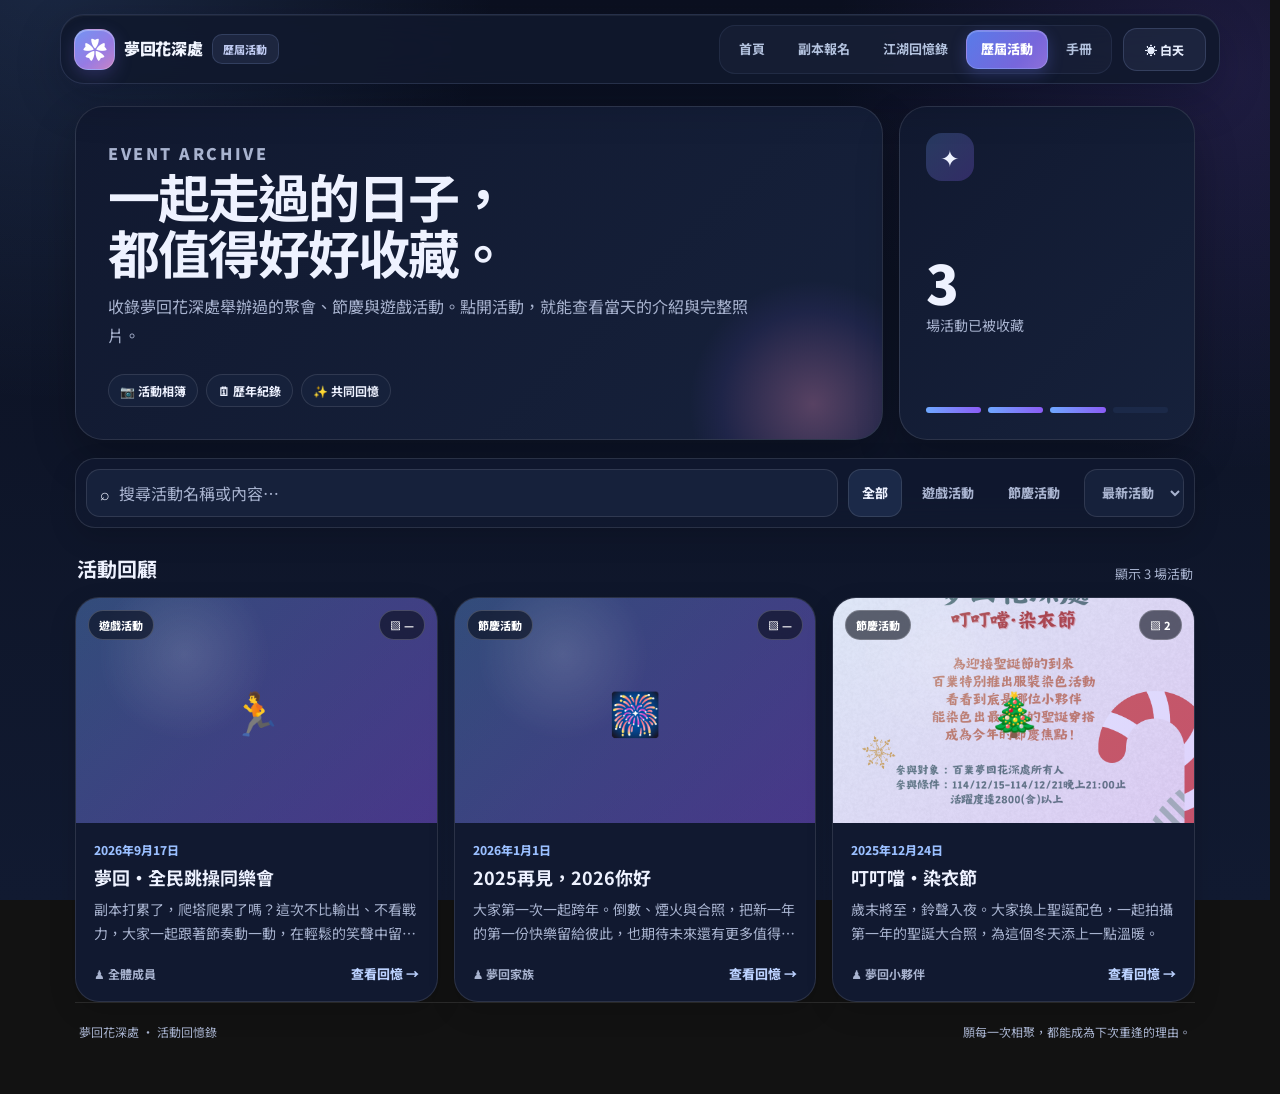
==== activities.html @ 7aa12afa "Update activities.html" ====
<!doctype html>
<html lang="zh-Hant" data-theme="dark">
<head>
  <meta charset="UTF-8">
  <meta name="viewport" content="width=device-width,initial-scale=1,viewport-fit=cover">
  <meta name="theme-color" content="#0b1020">
  <title>夢回花深處｜歷屆活動</title>
  <link rel="preconnect" href="https://fonts.googleapis.com">
  <link rel="preconnect" href="https://fonts.gstatic.com" crossorigin>
  <link href="https://fonts.googleapis.com/css2?family=Noto+Sans+TC:wght@400;500;600;700;800;900&display=swap" rel="stylesheet">
  <style>
    *{box-sizing:border-box}
    body{margin:0;min-height:100vh;padding:106px 20px 54px}
    button,a{touch-action:manipulation}
    button{color:inherit}
    .container{width:min(1120px,100%);margin:auto}
    .intro{display:grid;grid-template-columns:minmax(0,1.5fr) minmax(260px,.55fr);gap:16px;margin-bottom:18px}
    .hero,.memory-count{position:relative;overflow:hidden;border:1px solid var(--line);border-radius:var(--site-radius-xl);background:linear-gradient(135deg,var(--surface),var(--surface-2));box-shadow:var(--shadow)}
    .hero{min-height:245px;padding:32px}.hero:after{content:"";position:absolute;right:-56px;bottom:-90px;width:250px;height:250px;border-radius:50%;background:radial-gradient(circle,rgba(240,143,193,.3),rgba(139,92,246,.08) 52%,transparent 70%);pointer-events:none}
    .eyebrow{margin:0 0 10px;color:var(--accent);font-size:12px;font-weight:900;letter-spacing:.16em}.hero h1{max-width:650px;margin:0 0 12px;font-size:clamp(30px,5vw,52px);line-height:1.08;letter-spacing:-.04em}.hero p{max-width:650px;margin:0;color:var(--muted);font-size:16px;line-height:1.8}.hero-tags{display:flex;flex-wrap:wrap;gap:8px;margin-top:24px}.hero-tag{padding:7px 11px;border:1px solid var(--line);border-radius:999px;background:var(--surface-2);font-size:12px;font-weight:700}
    .memory-count{display:flex;flex-direction:column;justify-content:space-between;padding:26px}.count-icon{display:grid;place-items:center;width:48px;height:48px;border-radius:16px;background:linear-gradient(135deg,color-mix(in srgb,var(--accent) 23%,transparent),color-mix(in srgb,var(--accent-2) 26%,transparent));font-size:23px}.count-number{margin-top:24px;font-size:54px;font-weight:900;line-height:1}.count-label{margin-top:6px;color:var(--muted);font-size:14px}.year-strip{display:flex;gap:7px;margin-top:22px}.year-strip span{height:6px;flex:1;border-radius:99px;background:var(--surface-3)}.year-strip span.on{background:linear-gradient(90deg,var(--accent),var(--accent-2))}
    .toolbar{position:sticky;z-index:20;top:98px;display:grid;grid-template-columns:minmax(220px,1fr) auto auto;gap:10px;margin-bottom:18px;padding:10px;border:1px solid var(--line);border-radius:var(--site-radius-lg);background:color-mix(in srgb,var(--surface) 86%,transparent);backdrop-filter:blur(18px);box-shadow:var(--shadow-soft)}
    .search{display:flex;align-items:center;gap:9px;min-width:0;padding:0 13px;border:1px solid var(--line);border-radius:var(--site-radius-md);background:var(--surface-2)}.search input{width:100%;min-width:0;padding:11px 0;border:0;outline:0;color:var(--text);background:transparent}.search input::placeholder{color:var(--muted)}
    .filters{display:flex;gap:6px;overflow:auto;scrollbar-width:none}.filters::-webkit-scrollbar{display:none}.filter-btn,.sort-select{padding:10px 13px;border:1px solid transparent;border-radius:13px;background:transparent;color:var(--muted);font-size:13px;font-weight:800;cursor:pointer;white-space:nowrap}.filter-btn:hover{background:var(--surface-2)}.filter-btn.active{color:var(--text);border-color:var(--line);background:var(--surface-3)}.sort-select{border-color:var(--line);background:var(--surface-2);outline:none}.sort-select option{background:var(--surface);color:var(--text)}
    .section-head{display:flex;align-items:end;justify-content:space-between;gap:12px;margin:26px 2px 14px}.section-head h2{margin:0;font-size:20px}.result-count{color:var(--muted);font-size:13px}
    .event-grid{display:grid;grid-template-columns:repeat(3,minmax(0,1fr));gap:16px}
    .event-card{display:flex;flex-direction:column;min-width:0;overflow:hidden;border:1px solid var(--line);border-radius:24px;background:var(--surface);box-shadow:var(--shadow-soft);transition:transform .25s ease,border-color .25s ease,box-shadow .25s ease;cursor:pointer}.event-card:hover{transform:translateY(-4px);border-color:color-mix(in srgb,var(--accent) 45%,var(--line));box-shadow:var(--shadow)}
    .cover{position:relative;aspect-ratio:16/10;overflow:hidden;background:linear-gradient(135deg,rgba(110,168,255,.18),rgba(139,92,246,.24))}.cover img{width:100%;height:100%;object-fit:cover;display:block;transition:transform .5s ease}.event-card:hover .cover img{transform:scale(1.035)}.cover-fallback{position:absolute;inset:0;display:grid;place-items:center;background:radial-gradient(circle at 30% 25%,rgba(255,255,255,.13),transparent 28%),linear-gradient(135deg,rgba(110,168,255,.22),rgba(139,92,246,.28));font-size:42px}.cover img:not([src]),.cover img[src=""]{display:none}
    .cover-top{position:absolute;z-index:2;inset:12px 12px auto;display:flex;justify-content:space-between;gap:8px}.badge{padding:6px 10px;border:1px solid rgba(255,255,255,.2);border-radius:999px;color:#fff;background:rgba(9,14,26,.62);backdrop-filter:blur(10px);font-size:11px;font-weight:800}.photo-count{display:flex;align-items:center;gap:5px}
    .card-body{display:flex;flex:1;flex-direction:column;padding:18px}.event-date{color:#9abfff;font-size:12px;font-weight:800}.event-card h3{margin:7px 0 8px;font-size:18px;line-height:1.4}.event-card p{display:-webkit-box;overflow:hidden;margin:0;color:var(--muted);font-size:14px;line-height:1.7;-webkit-line-clamp:2;-webkit-box-orient:vertical}.card-bottom{display:flex;justify-content:space-between;align-items:center;gap:12px;margin-top:auto;padding-top:18px}.attendees{color:var(--muted);font-size:12px;font-weight:700}.view-link{color:#bcd2ff;font-size:13px;font-weight:800}
    .empty{display:none;padding:55px 20px;text-align:center;border:1px dashed var(--line);border-radius:24px;background:var(--surface-2)}.empty.show{display:block}.empty strong{display:block;margin-bottom:7px;font-size:18px}.empty span{color:var(--muted);font-size:14px}
    .modal{position:fixed;z-index:30000;inset:0;display:none;align-items:center;justify-content:center;padding:22px;background:rgba(2,6,14,.78);backdrop-filter:blur(12px)}.modal.show{display:flex}.modal-panel{position:relative;width:min(980px,100%);max-height:min(90vh,900px);overflow:auto;border:1px solid var(--line);border-radius:28px;background:var(--surface);box-shadow:0 30px 90px rgba(0,0,0,.5)}.modal-close{position:sticky;z-index:4;top:14px;float:right;margin:14px 14px -58px 0;width:44px;height:44px;border:1px solid rgba(255,255,255,.18);border-radius:50%;background:rgba(9,14,26,.72);color:#fff;font-size:22px;cursor:pointer;backdrop-filter:blur(10px)}
    .modal-hero{position:relative;min-height:330px;overflow:hidden;background:linear-gradient(135deg,rgba(110,168,255,.20),rgba(139,92,246,.28))}.modal-hero img{width:100%;height:330px;object-fit:cover;display:block}.modal-hero .cover-fallback{font-size:72px}.modal-gradient{position:absolute;inset:auto 0 0;height:70%;background:linear-gradient(transparent,rgba(9,14,26,.88))}.modal-title{position:absolute;z-index:2;right:28px;bottom:28px;left:28px;color:#fff}.modal-title small{font-size:13px;font-weight:800;color:#c7d8ff}.modal-title h2{margin:7px 0 0;font-size:clamp(25px,4vw,40px);line-height:1.2}
    .modal-content{padding:28px}.modal-description{margin:0 0 25px;color:var(--muted);line-height:1.85}.modal-meta{display:flex;flex-wrap:wrap;gap:8px;margin-bottom:25px}.meta-pill{padding:8px 11px;border-radius:11px;background:var(--surface-2);color:var(--muted);font-size:13px;font-weight:700}.gallery-head{display:flex;justify-content:space-between;align-items:center;margin-bottom:12px}.gallery-head h3{margin:0;font-size:17px}.gallery-tip{color:var(--muted);font-size:12px}.photo-grid{display:grid;grid-template-columns:repeat(3,1fr);gap:9px}.photo-item{position:relative;aspect-ratio:4/3;overflow:hidden;padding:0;border:0;border-radius:14px;background:var(--surface-2);cursor:zoom-in}.photo-item img{width:100%;height:100%;object-fit:cover;display:block;transition:transform .25s}.photo-item:hover img{transform:scale(1.04)}.photo-placeholder{position:absolute;inset:0;display:grid;place-items:center;color:var(--muted);font-size:12px;background:linear-gradient(135deg,var(--surface-2),color-mix(in srgb,var(--accent-2) 14%,transparent))}

    /* Activity feature images and video works; isolated to activity detail view */
    .detail-section{margin:28px 0 32px}.detail-head{display:flex;justify-content:space-between;align-items:end;gap:10px;margin-bottom:14px}.detail-head h3{margin:3px 0 0;font-size:20px}.detail-eyebrow{font-size:10px;font-weight:900;letter-spacing:.14em;color:var(--accent)}.detail-sub{font-size:12px;color:var(--muted);text-align:right}
    .detail-grid{display:grid;grid-template-columns:repeat(2,minmax(0,1fr));gap:13px}.detail-card{min-width:0;overflow:hidden;border:1px solid var(--line);border-radius:19px;background:var(--surface-2);box-shadow:var(--shadow-soft)}.detail-card.wide{grid-column:1/-1}
    .detail-card-head{display:flex;gap:10px;align-items:center;padding:13px 15px;border-bottom:1px solid var(--line)}.detail-card-ico{flex:0 0 35px;display:grid;place-items:center;width:35px;height:35px;border-radius:11px;background:color-mix(in srgb,var(--accent) 12%,var(--surface));color:var(--accent);font-size:19px}.detail-card-head h4{margin:0;flex:1;min-width:0;font-size:15px;overflow-wrap:anywhere}.detail-kind{font-size:10px;color:var(--muted);font-weight:800}
    .detail-photo{position:relative;display:block;width:100%;padding:0;border:0;background:var(--surface-3);cursor:zoom-in}.detail-photo img{display:block;width:100%;height:auto;max-height:680px;object-fit:contain;margin:auto}.detail-photo:focus-visible{outline:3px solid var(--accent);outline-offset:-3px}.detail-zoom{position:absolute;bottom:12px;right:12px;padding:7px 10px;border-radius:99px;background:rgba(7,13,25,.75);color:white;font-weight:800;font-size:11px}
    .detail-note{margin:0;padding:12px 15px;color:var(--muted);font-size:13px;line-height:1.75}.detail-video{aspect-ratio:16/9;background:#090d18}.detail-video iframe{display:block;width:100%;height:100%;border:0}.detail-video-link{display:block;padding:12px 15px;color:var(--accent);font-size:12px;font-weight:800;text-align:right;text-decoration:none}.detail-video-link:hover{text-decoration:underline}.detail-invalid{padding:24px 16px;color:var(--muted);font-size:13px}.photo-grid .gallery-empty{grid-column:1/-1}
    /* Section 03: video cards appear alongside folder-scanned photos. */
    .gallery-video-tile{position:relative;display:flex;flex-direction:column;justify-content:center;align-items:center;width:100%;aspect-ratio:4/3;overflow:hidden;padding:0;border:1px solid var(--line);border-radius:14px;background:linear-gradient(135deg,#182340,#0a1020);cursor:pointer;color:#fff;text-align:center}
    .gallery-video-tile img{position:absolute;inset:0;width:100%;height:100%;object-fit:cover;opacity:.76;transition:transform .25s,opacity .25s}
    .gallery-video-tile:hover img{transform:scale(1.045);opacity:.9}.gallery-video-tile:focus-visible{outline:3px solid var(--accent);outline-offset:3px}
    .gallery-video-tile::after{content:"";position:absolute;inset:0;background:linear-gradient(180deg,rgba(0,0,0,.05) 25%,rgba(0,0,0,.74) 100%);pointer-events:none}
    .gallery-video-play{position:relative;z-index:1;display:grid;place-items:center;width:49px;height:49px;border-radius:50%;border:1px solid rgba(255,255,255,.5);background:rgba(12,21,37,.72);backdrop-filter:blur(9px);font-size:23px;box-shadow:0 9px 24px rgba(0,0,0,.3)}
    .gallery-video-title{position:absolute;z-index:1;bottom:11px;left:10px;right:10px;font-size:12px;line-height:1.45;font-weight:800;white-space:nowrap;text-overflow:ellipsis;overflow:hidden;text-shadow:0 1px 8px rgba(0,0,0,.8)}
    .gallery-video-badge{position:absolute;z-index:1;top:9px;left:9px;padding:4px 7px;border-radius:8px;font-size:9px;font-weight:900;letter-spacing:.04em;background:rgba(6,12,25,.74);backdrop-filter:blur(8px)}
    .gallery-video-viewer{position:fixed;z-index:60000;inset:0;display:none;align-items:center;justify-content:center;padding:20px;background:rgba(2,6,16,.88);backdrop-filter:blur(13px)}
    .gallery-video-viewer.show{display:flex}.gallery-video-panel{width:min(960px,100%);max-height:calc(100dvh - 40px);overflow:auto;border:1px solid var(--line);border-radius:22px;background:var(--surface);box-shadow:0 25px 85px rgba(0,0,0,.5)}
    .gallery-video-panel-head{display:flex;justify-content:space-between;align-items:center;gap:12px;padding:13px 16px}.gallery-video-panel-head h3{margin:0;font-size:15px;line-height:1.4;overflow-wrap:anywhere}.gallery-video-close{display:grid;place-items:center;flex:0 0 36px;width:36px;height:36px;border:1px solid var(--line);border-radius:12px;background:var(--surface-2);color:var(--text);font-size:24px;cursor:pointer}
    .gallery-video-player{aspect-ratio:16/9;background:#000}.gallery-video-player iframe,.gallery-video-player video{display:block;width:100%;height:100%;border:0;object-fit:contain}.gallery-video-footer{padding:0 16px 14px}.gallery-video-footer p{margin:12px 0 0;font-size:12px;color:var(--muted);line-height:1.65}.gallery-video-footer a{display:inline-block;margin-top:12px;color:var(--accent);font-size:12px;font-weight:800;text-decoration:none}
    @media(max-width:768px){.gallery-video-viewer{padding:10px}.gallery-video-panel{border-radius:16px;max-height:calc(100dvh - 20px)}.gallery-video-panel-head{padding:10px 12px}.gallery-video-panel-head h3{font-size:13px}.gallery-video-play{width:40px;height:40px;font-size:20px}.gallery-video-title{font-size:11px;bottom:8px}}
    @media(max-width:768px){.detail-section{margin:23px 0 27px}.detail-head h3{font-size:17px}.detail-sub{font-size:11px}.detail-grid{grid-template-columns:1fr;gap:11px}.detail-card.wide{grid-column:auto}.detail-card-head{padding:11px 12px}.detail-card-head h4{font-size:13px}.detail-note{font-size:12px;padding:10px 12px}.detail-photo img{max-height:75dvh}}
    .lightbox{position:fixed;z-index:40000;inset:0;display:none;align-items:center;justify-content:center;background:rgba(0,0,0,.94)}.lightbox.show{display:flex}.lightbox img{max-width:92vw;max-height:88vh;object-fit:contain}.lightbox button{position:absolute;border:0;color:#fff;background:rgba(255,255,255,.12);cursor:pointer}.lightbox-close{top:20px;right:20px;width:46px;height:46px;border-radius:50%;font-size:24px}.lightbox-prev,.lightbox-next{top:50%;width:48px;height:58px;border-radius:15px;transform:translateY(-50%);font-size:30px}.lightbox-prev{left:18px}.lightbox-next{right:18px}.lightbox-caption{position:absolute;bottom:18px;left:50%;transform:translateX(-50%);padding:7px 12px;border-radius:999px;color:#fff;background:rgba(255,255,255,.12);font-size:12px}
    footer{display:flex;justify-content:space-between;gap:20px;margin-top:34px;padding:20px 4px 0;border-top:1px solid var(--line);color:var(--muted);font-size:12px}
    @media(max-width:900px){.event-grid{grid-template-columns:repeat(2,minmax(0,1fr))}.toolbar{grid-template-columns:1fr auto}.filters{grid-column:1/-1;grid-row:2}.intro{grid-template-columns:1fr}.memory-count{display:grid;grid-template-columns:auto 1fr;gap:0 16px}.memory-count .count-number{margin-top:0}.memory-count .year-strip{grid-column:1/-1}}
    @media(max-width:768px){body{padding-right:12px;padding-bottom:36px;padding-left:12px}.toolbar{top:126px}.hero{min-height:0;padding:25px 21px}.hero h1{font-size:34px}.hero p{font-size:14px}.event-grid{grid-template-columns:1fr}.cover{aspect-ratio:16/9}.modal{padding:0}.modal-panel{width:100%;height:100%;max-height:none;border:0;border-radius:0}.modal-hero,.modal-hero img{height:300px;min-height:300px}.modal-title{right:20px;bottom:22px;left:20px}.modal-content{padding:22px 16px 34px}.photo-grid{grid-template-columns:repeat(2,1fr)}footer{flex-direction:column;gap:6px}}
    @media(max-width:430px){.toolbar{grid-template-columns:1fr}.sort-select{width:100%}.filters{grid-row:auto}.photo-grid{grid-template-columns:1fr 1fr}}
  </style>
  <!--
    Activities standalone fallback shell.
    The external site-shell.css still remains authoritative when available.
    This embedded copy prevents the page from losing its design when the
    shared stylesheet is missing or the HTML is opened by itself.
  -->
  <style id="activities-shell-fallback">
    :root{
      --bg:#0b1020;--bg-2:#111a31;--bg2:var(--bg-2);
      --surface:#111930;--surface-2:#16213b;--surface-3:#1b2948;
      --line:rgba(255,255,255,.11);--line-strong:rgba(255,255,255,.18);
      --text:#eef2ff;--muted:#a8b3cf;--soft:#7888aa;
      --accent:#6ea8ff;--accent-2:#8b5cf6;--accent2:var(--accent-2);
      --warm:#f59e0b;--pink:#d96ba7;--danger:#ff6b81;
      --shadow:0 18px 44px rgba(0,0,0,.24);--shadow-soft:0 10px 28px rgba(0,0,0,.14);
      --site-nav-max:1100px;--site-content-max:1320px;
      --site-radius-xl:28px;--site-radius-lg:20px;--site-radius-md:14px;
    }
    html[data-theme="light"]{
      --bg:#eef3fb;--bg-2:#f8faff;--bg2:var(--bg-2);
      --surface:#fff;--surface-2:#f7f9fd;--surface-3:#eef3fb;
      --line:rgba(67,89,130,.16);--line-strong:rgba(67,89,130,.24);
      --text:#17233c;--muted:#64748b;--soft:#8794a8;
      --accent:#4f8ef7;--accent-2:#7c3aed;--accent2:var(--accent-2);
      --warm:#c47a13;--pink:#b64f88;--danger:#dc3958;
      --shadow:0 18px 42px rgba(65,86,125,.13);--shadow-soft:0 9px 24px rgba(65,86,125,.09);
    }
    html{color-scheme:dark;scroll-behavior:smooth;scrollbar-width:thin;scrollbar-color:var(--accent) var(--surface-2)}
    html[data-theme="light"]{color-scheme:light}
    body{
      color:var(--text);font-family:"Noto Sans TC",system-ui,-apple-system,"Segoe UI",sans-serif;
      background:radial-gradient(circle at 4% -5%,color-mix(in srgb,var(--accent) 16%,transparent),transparent 29%),radial-gradient(circle at 97% 8%,color-mix(in srgb,var(--accent-2) 15%,transparent),transparent 27%),linear-gradient(180deg,var(--bg),var(--bg-2));
      background-attachment:fixed;overflow-x:clip;transition:background .22s ease,color .22s ease;
    }
    ::-webkit-scrollbar{width:10px;height:10px}
    ::-webkit-scrollbar-track{background:var(--surface-2)}
    ::-webkit-scrollbar-thumb{background:color-mix(in srgb,var(--accent) 70%,var(--surface-3));border:2px solid var(--surface-2);border-radius:999px}
    button,input,select,textarea{font:inherit}
    a,button{-webkit-tap-highlight-color:transparent}
    .topbar{
      position:fixed;top:20px;left:50%;transform:translateX(-50%);width:calc(100% - 40px);max-width:var(--site-nav-max);min-height:64px;height:auto;z-index:10000;
      display:flex;align-items:center;padding:0 12px;border-radius:999px;background:color-mix(in srgb,var(--surface) 72%,transparent);border:1px solid var(--line);box-shadow:0 10px 30px rgba(0,0,0,.26);backdrop-filter:blur(20px);transition:.25s ease;
    }
    .topbar.scrolled{top:10px;background:color-mix(in srgb,var(--surface) 91%,transparent);box-shadow:var(--shadow)}
    .topbar-content{width:100%;display:flex;justify-content:space-between;align-items:center;gap:10px}
    .brand-group{display:flex;gap:8px;align-items:center;min-width:max-content}
    .brand-badge{padding:6px 14px;border-radius:999px;background:var(--surface-2);border:1px solid var(--line);color:var(--text);font-size:12px;font-weight:800;line-height:1.35;white-space:nowrap}
    .brand-badge.sub{color:var(--muted)}
    .nav-wrap{display:flex;align-items:center;gap:8px;min-width:0}
    .nav{display:flex;gap:6px;align-items:center;min-width:0}
    .nav a{padding:8px 15px;border:1px solid transparent;border-radius:999px;background:transparent;color:var(--muted);font-size:13px;font-weight:700;line-height:1.35;text-decoration:none;white-space:nowrap}
    .nav a:hover{color:var(--text);background:var(--surface-2)}
    .nav a.active,.nav a[aria-current="page"]{color:var(--text);background:var(--surface-3);border-color:var(--line);box-shadow:none;font-weight:800}
    .theme-toggle{flex:0 0 auto;min-height:38px;padding:0 12px;border:1px solid var(--line);border-radius:999px;background:var(--surface-2);color:var(--text);font-size:12px;font-weight:900;white-space:nowrap;cursor:pointer}
    html[data-theme="light"] .topbar{background:rgba(255,255,255,.84);box-shadow:0 14px 36px rgba(65,86,125,.14)}
    #siteAnnouncement{max-width:var(--site-content-max);margin:0 auto 16px;padding:0 18px;box-sizing:border-box}
    .announcementBar{position:relative;display:flex;align-items:flex-start;gap:14px;padding:15px 96px 15px 16px;border:1px solid color-mix(in srgb,var(--accent-2) 30%,var(--line));border-radius:20px;background:linear-gradient(135deg,color-mix(in srgb,var(--accent) 9%,var(--surface)),color-mix(in srgb,var(--accent-2) 11%,var(--surface)));box-shadow:var(--shadow-soft)}
    .announcementIcon{width:40px;height:40px;flex:0 0 auto;display:grid;place-items:center;border-radius:13px;background:linear-gradient(135deg,var(--accent),var(--accent-2));color:#fff}
    .announcementContent{flex:1;min-width:0}.announcementTitle{margin:1px 0 6px;font-size:15px;font-weight:900}.announcementPill{display:inline-flex;padding:4px 9px;margin-bottom:7px;border:1px solid var(--line);border-radius:999px;background:var(--surface-2);font-size:11px;font-weight:900}.announcementText{font-size:13px;font-weight:700;line-height:1.7}.announcementTime{margin-top:7px;color:var(--muted);font-size:11px}.announcementControls{position:absolute;top:13px;right:13px;display:flex;gap:6px}.announcementArrow{width:30px;height:30px;border:1px solid var(--line);border-radius:999px;background:var(--surface-2);color:var(--text)}.announcementDots{position:absolute;right:18px;bottom:13px;display:flex;gap:6px}.announcementDot{width:7px;height:7px;padding:0;border:0;border-radius:999px;background:color-mix(in srgb,var(--muted) 36%,transparent)}.announcementDot.active{width:18px;background:var(--accent)}
    @media(max-width:768px){
      body{padding-top:150px !important}
      .topbar{top:10px;min-height:0;padding:10px 14px;width:calc(100% - 20px);border-radius:24px}
      .topbar-content{flex-direction:column;gap:8px}.brand-group{justify-content:center}.nav-wrap{width:100%;gap:6px}.nav{flex:1;width:100%;justify-content:flex-start;overflow-x:auto;padding:4px 0;scrollbar-width:none}.nav::-webkit-scrollbar{display:none}.nav a{padding:6px 11px;font-size:11px}.theme-toggle{min-height:34px;padding:0 10px;font-size:11px}
      #siteAnnouncement{padding:0 10px;margin-bottom:12px}.announcementBar{padding:13px 13px 42px;gap:10px;border-radius:17px}.announcementIcon{width:34px;height:34px}.announcementControls{top:auto;right:12px;bottom:10px}.announcementDots{left:58px;right:auto;bottom:20px}
    }
  </style>
  <link rel="stylesheet" href="site-shell.css">
<style id="wwm-shared-navigation-v1">

/* Shared visual tokens: same values as the PVE registration navbar. */
:root {--ui-panel:#111930;--ui-panel-2:#151f38;--ui-panel-3:#1b2743;
 --ui-line:rgba(255,255,255,.12);--ui-line-strong:rgba(255,255,255,.18);
 --ui-text:#eef2ff;--ui-muted:#a8b3cf;--ui-accent:#6ea8ff;--ui-accent-soft:rgba(110,168,255,.13);}
html[data-theme="light"] {--ui-panel:#ffffff;--ui-panel-2:#f7f9fd;--ui-panel-3:#eef3fb;
 --ui-line:rgba(67,89,130,.16);--ui-line-strong:rgba(67,89,130,.23);
 --ui-text:#17233c;--ui-muted:#64748b;--ui-accent:#4f8ef7;--ui-accent-soft:rgba(79,142,247,.12);}
#floatingNav.topbar{position:fixed !important;left:50% !important;transform:translateX(-50%) !important;top:14px;z-index:10050;box-sizing:border-box;}
#floatingNav, #pveMnavPanel {font-family:"Noto Sans TC",system-ui,-apple-system,"Segoe UI",sans-serif;}
#floatingNav button, #pveMnavPanel button {cursor:pointer;font-family:inherit;}
#floatingNav a, #pveMnavPanel a {text-decoration:none;}
#pveMnavPanel[hidden],#pveMnavScrim[hidden]{display:none !important;}
@media(min-width:769px){#floatingNav .pve-mnav-bar,#pveMnavPanel,#pveMnavScrim{display:none!important;}}


/* Scope the desktop improvement to screens larger than the existing mobile hamburger breakpoint. */
@media (min-width:769px){
  html body #floatingNav.topbar,
  html body #floatingNav.topbar.scrolled{
    top:14px !important;
    left:50% !important;
    transform:translateX(-50%) !important;
    width:calc(100% - 44px) !important;
    max-width:1160px !important;
    min-height:70px !important;
    height:70px !important;
    padding:7px 13px !important;
    border-radius:24px !important;
    overflow:visible !important;
    background:rgba(17,25,45,.91) !important;
    border:1px solid rgba(167,190,245,.15) !important;
    box-shadow:0 15px 45px rgba(5,10,25,.23),inset 0 1px 0 rgba(255,255,255,.06) !important;
    backdrop-filter:blur(22px) saturate(145%) !important;
    -webkit-backdrop-filter:blur(22px) saturate(145%) !important;
    transition:background .22s ease,box-shadow .22s ease,top .22s ease !important;
  }
  html body #floatingNav.topbar.scrolled{
    top:8px !important;
    background:rgba(14,21,39,.96) !important;
    box-shadow:0 16px 42px rgba(5,10,25,.27) !important;
  }
  html body #floatingNav .topbar-content{
    width:100% !important;height:100% !important;min-width:0 !important;
    display:flex !important;flex-direction:row !important;
    align-items:center !important;justify-content:space-between !important;gap:14px !important;
  }
  html body #floatingNav .brand-group{
    display:flex !important;align-items:center !important;gap:9px !important;
    min-width:0 !important;flex:0 0 auto !important;
  }
  html body #floatingNav .brand-group::before{
    content:'✿';display:grid;place-items:center;
    flex:0 0 39px;width:39px;height:39px;
    background:linear-gradient(140deg,#7394f2,#967be4 59%,#c783c6);
    border:1px solid rgba(255,255,255,.22);border-radius:14px;
    color:#fff;font-size:24px;line-height:1;
    box-shadow:0 6px 17px rgba(120,112,227,.25),inset 0 1px 0 rgba(255,255,255,.27);
  }
  html body #floatingNav .brand-badge{
    display:inline-flex !important;align-items:center !important;
    padding:0 !important;min-height:0 !important;
    border:0 !important;border-radius:0 !important;
    background:transparent !important;box-shadow:none !important;
    color:#f1f5ff !important;font-size:16px !important;
    font-weight:900 !important;letter-spacing:-.018em !important;
    white-space:nowrap !important;
  }
  html body #floatingNav .brand-badge.sub{
    padding:6px 10px !important;min-height:30px !important;
    background:rgba(138,157,218,.11) !important;
    color:#bfcaf1 !important;
    border:1px solid rgba(151,174,234,.18) !important;
    border-radius:10px !important;
    font-size:11px !important;font-weight:800 !important;
    letter-spacing:.025em !important;
  }
  html body #floatingNav .brand-badge.sub::before{display:none !important;}
  html body #floatingNav .nav-wrap{
    display:flex !important;align-items:center !important;
    gap:11px !important;min-width:0 !important;flex:0 0 auto !important;
    margin-left:auto !important;
  }
  html body #floatingNav .nav{
    display:flex !important;align-items:center !important;justify-content:center !important;
    flex-wrap:nowrap !important;gap:3px !important;min-width:0 !important;
    padding:4px !important;
    border:1px solid rgba(144,166,213,.10) !important;
    background:rgba(126,146,194,.055) !important;
    border-radius:16px !important;
    overflow:visible !important;
  }
  html body #floatingNav .nav a,
  html body #floatingNav .nav a.home-btn,
  html body #floatingNav .nav a.active:not(.home-btn){
    position:relative;display:inline-flex !important;align-items:center !important;justify-content:center !important;
    flex:0 0 auto !important;min-height:39px !important;
    padding:9px 14px !important;border-radius:12px !important;
    background:transparent !important;border:1px solid transparent !important;
    box-shadow:none !important;color:#b3c2de !important;
    text-shadow:none !important;font-size:13px !important;font-weight:700 !important;
    line-height:1.2 !important;letter-spacing:0 !important;white-space:nowrap !important;
    transition:color .18s ease,background .18s ease,box-shadow .18s ease,transform .18s ease !important;
  }
  html body #floatingNav .nav a:hover,
  html body #floatingNav .nav a.home-btn:hover{
    color:#eff5ff !important;background:rgba(131,155,214,.15) !important;
    box-shadow:none !important;transform:none !important;
  }
  html body #floatingNav .nav a.active[aria-current="page"],
  html body #floatingNav .nav a.active[aria-current="page"]:hover{
    background:linear-gradient(130deg,#587be9 0%,#7766db 70%,#8d6fda 100%) !important;
    border-color:rgba(199,207,255,.27) !important;
    color:#fff !important;font-weight:850 !important;
    box-shadow:0 5px 15px rgba(94,105,222,.31),inset 0 1px 0 rgba(255,255,255,.19) !important;
  }
  html body #floatingNav .theme-toggle{
    flex:0 0 auto !important;display:inline-flex !important;align-items:center !important;justify-content:center !important;
    gap:5px !important;min-width:83px !important;min-height:43px !important;
    border-radius:14px !important;border:1px solid rgba(153,174,225,.20) !important;
    padding:8px 12px !important;
    color:#e6edfc !important;background:rgba(131,151,202,.10) !important;
    box-shadow:none !important;font-size:12px !important;font-weight:800 !important;
  }
  html body #floatingNav .theme-toggle:hover{
    background:rgba(140,159,220,.20) !important;border-color:rgba(149,171,231,.40) !important;
    transform:none !important;
  }
  html body #floatingNav .nav a:focus-visible,
  html body #floatingNav .theme-toggle:focus-visible{
    outline:2px solid #90b4ff !important;outline-offset:3px !important;
  }

  /* Light mode explicitly overrides old transparent-active / white-text rules. */
  html[data-theme="light"] body #floatingNav.topbar,
  html[data-theme="light"] body #floatingNav.topbar.scrolled{
    background:rgba(255,255,255,.94) !important;
    border-color:rgba(84,109,155,.13) !important;
    box-shadow:0 16px 42px rgba(57,76,125,.13),inset 0 1px 0 rgba(255,255,255,.93) !important;
  }
  html[data-theme="light"] body #floatingNav .brand-badge{color:#25314e !important;}
  html[data-theme="light"] body #floatingNav .brand-badge.sub{
    background:#f0f3fc !important;color:#617295 !important;
    border-color:#e0e7f3 !important;
  }
  html[data-theme="light"] body #floatingNav .nav{
    background:#f4f6fc !important;border-color:#ebeff7 !important;
  }
  html[data-theme="light"] body #floatingNav .nav a,
  html[data-theme="light"] body #floatingNav .nav a.home-btn,
  html[data-theme="light"] body #floatingNav .nav a.active:not(.home-btn){color:#697994 !important;}
  html[data-theme="light"] body #floatingNav .nav a:hover,
  html[data-theme="light"] body #floatingNav .nav a.home-btn:hover{
    color:#344d91 !important;background:#e7ebfb !important;
  }
  html[data-theme="light"] body #floatingNav .nav a.active[aria-current="page"],
  html[data-theme="light"] body #floatingNav .nav a.active[aria-current="page"]:hover{
    color:#fff !important;background:linear-gradient(130deg,#5579e7,#7967d9 75%,#8d70df) !important;
    border-color:rgba(108,110,206,.20) !important;
    box-shadow:0 6px 17px rgba(92,103,213,.23),inset 0 1px 0 rgba(255,255,255,.20) !important;
  }
  html[data-theme="light"] body #floatingNav .theme-toggle{
    color:#34435f !important;background:#f5f7fd !important;
    border-color:#e2e8f3 !important;
  }
  html[data-theme="light"] body #floatingNav .theme-toggle:hover{
    background:#ebf0fb !important;border-color:#c8d6f0 !important;
  }
}
/* Keep all five navigation links, brand and theme switch on one line at intermediate desktop widths. */
@media(min-width:769px) and (max-width:1020px){
  html body #floatingNav.topbar,
  html body #floatingNav.topbar.scrolled{width:calc(100% - 24px) !important;padding:6px 10px !important;}
  html body #floatingNav .topbar-content{gap:7px !important;}
  html body #floatingNav .brand-group{gap:6px !important;}
  html body #floatingNav .brand-group::before{width:34px;height:34px;flex-basis:34px;font-size:20px;border-radius:12px;}
  html body #floatingNav .brand-badge{font-size:13px !important;}
  html body #floatingNav .brand-badge.sub{font-size:10px !important;padding:5px 7px !important;}
  html body #floatingNav .nav-wrap{gap:6px !important;}
  html body #floatingNav .nav{gap:1px !important;padding:3px !important;}
  html body #floatingNav .nav a,
  html body #floatingNav .nav a.home-btn,
  html body #floatingNav .nav a.active:not(.home-btn){font-size:11px !important;padding:8px 9px !important;min-height:37px !important;}
  html body #floatingNav .theme-toggle{min-width:69px !important;padding:7px 8px !important;font-size:11px !important;}
}


/* The shared desktop navbar is kept untouched. This new compact variant is mobile-only. */
.pve-mnav-bar,.pve-mnav-scrim,.pve-mnav-panel{display:none;}
@media(max-width:768px){
  html body[data-site-page]{padding-top:92px !important;}
  html body #floatingNav.topbar, html body #floatingNav.topbar.scrolled{
    top:calc(9px + env(safe-area-inset-top)) !important;left:50% !important;
    width:calc(100% - 22px) !important;max-width:520px !important;
    height:64px !important;min-height:64px !important;padding:5px 8px 5px 8px !important;
    border-radius:22px !important;overflow:visible !important;
    background:color-mix(in srgb,var(--ui-panel) 91%,transparent) !important;
    border:1px solid var(--ui-line-strong) !important;
    box-shadow:0 12px 38px rgba(7,13,29,.20),inset 0 1px 0 rgba(255,255,255,.08) !important;
    backdrop-filter:blur(22px) saturate(145%) !important;
    -webkit-backdrop-filter:blur(22px) saturate(145%) !important;
    z-index:10050 !important;
  }
  html body #floatingNav .topbar-content{display:flex !important;flex-direction:row !important;align-items:center !important;justify-content:stretch !important;height:100% !important;gap:0 !important;}
  html body #floatingNav .topbar-content > .brand-group,
  html body #floatingNav .topbar-content > .nav-wrap{display:none !important;}
  html body #floatingNav .pve-mnav-bar{display:flex;align-items:center;justify-content:space-between;gap:10px;width:100%;height:100%;min-width:0;}
  .pve-mnav-brand{display:flex;align-items:center;gap:10px;min-width:0;flex:1;text-align:left;border:0;background:transparent !important;color:var(--ui-text);padding:1px 2px 1px 3px;box-shadow:none !important;}
  .pve-mnav-brand:focus-visible,.pve-mnav-icon-btn:focus-visible,.pve-mnav-close:focus-visible,
  .pve-mnav-link:focus-visible{outline:2px solid var(--ui-accent) !important;outline-offset:3px;}
  .pve-mnav-flower{flex:0 0 41px;display:grid;place-items:center;width:41px;height:41px;border-radius:15px;
    color:#fff;font-size:26px;font-weight:500;line-height:1;background:linear-gradient(135deg,#7c9fff 0%,#9774e4 53%,#d085c2 100%);
    border:1px solid rgba(255,255,255,.23);box-shadow:0 4px 13px rgba(126,106,224,.23),inset 0 1px 0 rgba(255,255,255,.22);}
  .pve-mnav-brand-text{display:flex;flex-direction:column;justify-content:center;min-width:0;gap:3px;}
  .pve-mnav-brand-text strong{display:block;color:var(--ui-text);font-size:15px;font-weight:900;white-space:nowrap;letter-spacing:.015em;line-height:1.2;}
  .pve-mnav-brand-text small{display:block;color:var(--ui-muted);font-size:10px;font-weight:650;white-space:nowrap;letter-spacing:.07em;line-height:1.15;}
  .pve-mnav-brand-dot{color:var(--ui-accent);padding:0 2px;}
  .pve-mnav-actions{display:flex;align-items:center;gap:5px;flex:0 0 auto;}
  .pve-mnav-icon-btn{display:grid;place-items:center;width:42px;height:42px;flex:0 0 42px;padding:0;border:1px solid var(--ui-line) !important;
    border-radius:14px !important;background:var(--ui-panel-2) !important;color:var(--ui-text) !important;
    box-shadow:inset 0 1px 0 rgba(255,255,255,.035) !important;transition:background .2s ease,transform .2s ease,border-color .2s ease;}
  .pve-mnav-icon-btn:active{transform:scale(.95);}
  .pve-mnav-theme svg{width:19px;height:19px;fill:none;stroke:currentColor;stroke-width:1.8;stroke-linecap:round;stroke-linejoin:round;}
  .pve-mnav-sun{display:none;}
  html[data-theme="light"] .pve-mnav-sun{display:block;}
  html[data-theme="light"] .pve-mnav-moon{display:none;}
  .pve-mnav-burger{border-color:rgba(126,144,254,.36) !important;
    background:linear-gradient(135deg,#667de6,#8368d5) !important;color:white !important;}
  .pve-mnav-burger-lines{display:flex;flex-direction:column;justify-content:center;align-items:center;gap:5px;width:22px;height:22px;}
  .pve-mnav-burger-lines i{width:20px;height:2px;border-radius:99px;background:currentColor;display:block;transform-origin:center;transition:transform .25s ease,opacity .2s ease,width .25s ease;}
  .pve-mnav-burger-lines i:nth-child(2){width:14px;align-self:flex-end;}
  .pve-mnav-burger[aria-expanded="true"] .pve-mnav-burger-lines i:first-child{transform:translateY(7px) rotate(45deg);}
  .pve-mnav-burger[aria-expanded="true"] .pve-mnav-burger-lines i:nth-child(2){opacity:0;transform:scaleX(0);}
  .pve-mnav-burger[aria-expanded="true"] .pve-mnav-burger-lines i:last-child{transform:translateY(-7px) rotate(-45deg);}
  .pve-mnav-scrim{display:block;position:fixed;inset:0;z-index:10015;background:rgba(3,8,20,.52);backdrop-filter:blur(4px);-webkit-backdrop-filter:blur(4px);opacity:0;visibility:hidden;pointer-events:none;transition:opacity .2s,visibility .2s;}
  .pve-mnav-scrim.is-open{opacity:1;visibility:visible;pointer-events:auto;}
  .pve-mnav-panel{display:block;position:fixed;top:var(--pve-mnav-panel-top,82px);left:max(11px,calc((100vw - 520px)/2));right:max(11px,calc((100vw - 520px)/2));
    width:auto;max-height:calc(100dvh - var(--pve-mnav-panel-top,82px) - 18px);overflow:auto;overscroll-behavior:contain;
    z-index:10030;border-radius:25px;padding:18px 16px 13px;color:var(--ui-text);
    background:var(--ui-panel);border:1px solid var(--ui-line-strong);
    box-shadow:0 26px 65px rgba(0,0,0,.32),inset 0 1px 0 rgba(255,255,255,.04);
    opacity:0;transform:translateY(-11px) scale(.985);visibility:hidden;pointer-events:none;
    transition:opacity .23s ease,transform .23s ease,visibility .23s;}
  .pve-mnav-panel.is-open{opacity:1;transform:translateY(0) scale(1);visibility:visible;pointer-events:auto;}
  .pve-mnav-panel-heading{display:flex;justify-content:space-between;align-items:flex-start;gap:12px;padding:0 1px 12px;}
  .pve-mnav-panel-heading h2{margin:3px 0 2px;color:var(--ui-text);font-size:22px;font-weight:900;letter-spacing:-.03em;line-height:1.3;}
  .pve-mnav-panel-heading p{margin:0;font-size:11px;color:var(--ui-muted);line-height:1.5;}
  .pve-mnav-eyebrow{display:block;color:var(--ui-accent);font-size:9px;letter-spacing:.14em;font-weight:900;}
  .pve-mnav-close{display:grid;place-items:center;width:32px;height:32px;flex:0 0 32px;border-radius:11px;border:1px solid var(--ui-line);background:var(--ui-panel-2);color:var(--ui-muted);font-size:24px;font-weight:400;line-height:1;padding:0;}
  .pve-mnav-links{display:grid;gap:7px;padding-top:8px;border-top:1px solid var(--ui-line);}
  .pve-mnav-link{display:flex;align-items:center;gap:12px;min-height:60px;padding:10px 12px;border-radius:16px;
    text-decoration:none;border:1px solid transparent;background:var(--ui-panel-2);color:var(--ui-text);transition:transform .18s,background .18s;}
  .pve-mnav-link:active{transform:scale(.985);}
  .pve-mnav-link.is-current{background:var(--ui-accent-soft);border-color:color-mix(in srgb,var(--ui-accent) 30%,transparent);}
  .pve-mnav-link-icon{display:grid;place-items:center;width:38px;height:38px;flex:0 0 38px;border-radius:12px;
    background:var(--ui-panel-3);color:var(--ui-accent);font-size:21px;font-weight:700;}
  .pve-mnav-link.is-current .pve-mnav-link-icon{background:color-mix(in srgb,var(--ui-accent) 18%,var(--ui-panel));}
  .pve-mnav-link-copy{display:flex;flex-direction:column;flex:1;gap:2px;min-width:0;}
  .pve-mnav-link-copy strong{font-size:13px;font-weight:850;color:var(--ui-text);line-height:1.3;}
  .pve-mnav-link-copy small{font-size:10px;color:var(--ui-muted);line-height:1.3;}
  .pve-mnav-link-arrow{font-size:16px;color:var(--ui-muted);}
  .pve-mnav-current-pill{display:inline-flex;padding:5px 9px;background:var(--ui-accent-soft);color:var(--ui-accent);
    border:1px solid var(--ui-line-strong);border-radius:999px;font-size:10px;font-weight:850;}
  .pve-mnav-footer{display:flex;align-items:center;gap:7px;padding:14px 3px 2px;font-size:10px;color:var(--ui-muted);}
  .pve-mnav-footer-flower{font-size:15px;color:#c58acb;}
  .pve-mnav-version{margin-left:auto;opacity:.7;font-size:9px;}
  body.pve-mnav-open{overflow:hidden !important;}
  .pve-petal-layer{position:fixed;inset:0;z-index:120000;pointer-events:none;overflow:hidden;}
  .pve-secret-petal{position:absolute;left:var(--petal-left);top:-35px;color:var(--petal-color);font-size:var(--petal-size);opacity:0;
    text-shadow:0 4px 12px rgba(126,85,158,.2);animation:pve-secret-fall var(--petal-duration) ease-in forwards;}
  @keyframes pve-secret-fall{0%{opacity:0;transform:translate3d(0,-10px,0) rotate(0)}15%{opacity:.92}85%{opacity:.85}100%{opacity:0;transform:translate3d(var(--petal-drift),100dvh,0) rotate(var(--petal-rotate))}}
}
@media(max-width:365px){
  .pve-mnav-brand{gap:7px;}
  .pve-mnav-flower{width:37px;height:37px;flex-basis:37px;font-size:24px;}
  .pve-mnav-brand-text strong{font-size:13px;}
  .pve-mnav-icon-btn{width:39px;height:39px;flex-basis:39px;}
  .pve-mnav-actions{gap:4px;}
}
@media(prefers-reduced-motion:reduce){
  .pve-mnav-panel,.pve-mnav-scrim,.pve-mnav-burger-lines i,.pve-secret-petal{transition:none !important;animation:none !important;}
}


/* One coherent mobile typography scale, leaving content structure intact. */
@media(max-width:768px){
  html body[data-site-page] {font-family:"Noto Sans TC",system-ui,-apple-system,"Segoe UI",sans-serif;}
  html body #floatingNav .pve-mnav-brand-text strong{font-size:15px !important;}
  html body #floatingNav .pve-mnav-brand-text small{font-size:10px !important;}
  html body .announcementTitle{font-size:13px;}
  html body .announcementText{font-size:12px;}
  html body .announcementTime{font-size:10px;}
  html body #siteAnnouncement{padding-left:10px;padding-right:10px;}
}
@media(max-width:365px){html body #floatingNav .pve-mnav-brand-text strong{font-size:13px !important;}}

@media(max-width:768px){
  body[data-site-page="activities"]{padding-inline:10px !important;}
  body[data-site-page="activities"] .hero{padding:21px 17px;border-radius:23px;}
  body[data-site-page="activities"] .hero h1{font-size:clamp(28px,8vw,35px);}
  body[data-site-page="activities"] .hero p{font-size:12px;line-height:1.75;}
  body[data-site-page="activities"] .toolbar{border-radius:16px;gap:7px;}
  body[data-site-page="activities"] .search input{font-size:12px;}
  body[data-site-page="activities"] .filter-btn,body[data-site-page="activities"] .sort-select{font-size:11px;}
  body[data-site-page="activities"] .event-card h3{font-size:15px;}
  body[data-site-page="activities"] .event-card p{font-size:12px;}
  body[data-site-page="activities"] .card-body{padding:14px;}
  body[data-site-page="activities"] .modal-content{padding:18px 14px 28px;}
  /* Activities: use a bottom sheet instead of a full-screen dialog on phones. */
  body[data-site-page="activities"] #eventModal.modal{align-items:flex-end;padding:10px 10px max(10px,env(safe-area-inset-bottom));}
  body[data-site-page="activities"] #eventModal .modal-panel{position:relative;width:100%;height:auto;max-height:min(88dvh,820px);overflow:auto;border:1px solid var(--line);border-radius:25px 25px 15px 15px;}
  body[data-site-page="activities"] #eventModal .modal-panel::before{content:'';position:absolute;z-index:6;left:50%;top:8px;transform:translateX(-50%);width:44px;height:4px;border-radius:9px;background:rgba(255,255,255,.55);pointer-events:none;}
  body[data-site-page="activities"] #eventModal .modal-hero,body[data-site-page="activities"] #eventModal .modal-hero img{height:200px;min-height:200px;}
  body[data-site-page="activities"] #eventModal .modal-title{left:17px;right:17px;bottom:15px;}
  body[data-site-page="activities"] #eventModal .modal-title h2{font-size:22px;}
  body[data-site-page="activities"] #eventModal .modal-close{width:38px;height:38px;top:12px;right:12px;}

}


.wwm-toast-stack{position:fixed;right:14px;bottom:18px;z-index:120100;display:grid;gap:9px;pointer-events:none;max-width:calc(100vw - 28px);}
.wwm-toast{pointer-events:auto;display:flex;gap:10px;align-items:center;padding:12px 14px;min-width:200px;max-width:340px;
 background:var(--ui-panel);color:var(--ui-text);border:1px solid var(--ui-line-strong);border-radius:16px;
 box-shadow:0 18px 40px rgba(0,0,0,.24);font-size:12px;font-weight:750;line-height:1.55;
 animation:wwm-toast-in .2s ease;}
.wwm-toast[data-kind="success"]{border-left:3px solid #34d399;}
.wwm-toast[data-kind="error"]{border-left:3px solid #fb7185;}
.wwm-toast-icon{display:grid;place-items:center;width:28px;height:28px;border-radius:10px;background:var(--ui-panel-2);flex:0 0 28px;}
@keyframes wwm-toast-in{from{opacity:0;transform:translateY(9px)}to{opacity:1;transform:translateY(0)}}
@media(max-width:768px){.wwm-toast-stack{bottom:calc(20px + env(safe-area-inset-bottom));left:14px;right:14px;}.wwm-toast{max-width:none;min-width:0;width:100%;}}
@media(prefers-reduced-motion:reduce){.wwm-toast{animation:none;}}

</style>
<style id="wwma-shared-ui">
/* WhereWindMeet · Announcement UI v1.0 — same visual component across five pages. */
:root {
  --wwma-surface:#121c34;
  --wwma-border:rgba(157,178,227,.18);
  --wwma-text:#f2f5ff;
  --wwma-muted:#9aaaca;
  --wwma-chip-bg:rgba(139,92,246,.13);
  --wwma-chip-text:#d9cbff;
  --wwma-chip-border:rgba(170,143,255,.24);
  --wwma-button-bg:rgba(255,255,255,.055);
  --wwma-button-hover:rgba(255,255,255,.12);
  --wwma-shadow:0 16px 40px rgba(0,0,0,.19);
  --wwma-backdrop:rgba(4,8,22,.72);
}
html[data-theme="light"] {
  --wwma-surface:#ffffff;
  --wwma-border:rgba(70,91,136,.17);
  --wwma-text:#1e2943;
  --wwma-muted:#63728f;
  --wwma-chip-bg:#f1edff;
  --wwma-chip-text:#6945b8;
  --wwma-chip-border:#dcd2fc;
  --wwma-button-bg:rgba(66,91,146,.06);
  --wwma-button-hover:rgba(66,91,146,.13);
  --wwma-shadow:0 16px 36px rgba(55,77,122,.11);
  --wwma-backdrop:rgba(16,28,53,.48);
}
html body #siteAnnouncement {
  display:block;
  width:min(100vw,1320px) !important;
  max-width:1320px !important;
  padding:0 14px !important;
  margin:0 0 17px !important;
  left:50%;
  transform:translateX(-50%);
  box-sizing:border-box !important;
  position:relative;
  z-index:2;
  font-family:"Noto Sans TC",system-ui,-apple-system,"Segoe UI",sans-serif;
}
html body #siteAnnouncement[hidden] { display:none !important; }
@media(min-width:769px){
  html body[data-site-page="documentation"] #siteAnnouncement{margin-top:100px !important;}
}
html body #siteAnnouncement .wwma-card,
html body #siteAnnouncement .wwma-card * { box-sizing:border-box; }
html body #siteAnnouncement .wwma-card {
  position:relative;
  display:grid;
  grid-template-columns:52px minmax(0,1fr) 172px;
  gap:15px;
  align-items:center;
  width:100%;
  height:120px;
  min-height:120px;
  max-height:120px;
  padding:15px 21px 17px 17px;
  border:1px solid var(--wwma-border);
  border-radius:22px;
  overflow:hidden;
  background:
    radial-gradient(circle at 90% 0%,rgba(142,103,250,.13),transparent 35%),
    radial-gradient(circle at 0% 100%,rgba(87,158,255,.07),transparent 33%),
    var(--wwma-surface);
  color:var(--wwma-text);
  box-shadow:var(--wwma-shadow),inset 0 1px 0 rgba(255,255,255,.055);
  isolation:isolate;
}
html[data-theme="light"] body #siteAnnouncement .wwma-card {
  background:
    radial-gradient(circle at 96% 0%,rgba(143,110,232,.10),transparent 39%),
    radial-gradient(circle at 0% 100%,rgba(75,145,244,.06),transparent 37%),
    var(--wwma-surface);
}
html body #siteAnnouncement .wwma-card::before {
  content:"";
  position:absolute;
  left:0;
  top:14px;
  bottom:14px;
  width:4px;
  border-radius:0 6px 6px 0;
  background:linear-gradient(180deg,#64b5ff 0%,#8867f8 58%,#cf7bdc 100%);
}
html body #siteAnnouncement .wwma-emblem {
  display:grid;
  place-items:center;
  flex:0 0 auto;
  width:50px;
  height:50px;
  border-radius:17px;
  background:linear-gradient(145deg,#678df0,#9b60e4);
  border:1px solid rgba(255,255,255,.25);
  box-shadow:0 7px 18px rgba(110,104,245,.24),inset 0 1px 1px rgba(255,255,255,.30);
  color:#fff;
}
html body #siteAnnouncement .wwma-emblem svg {display:block;width:23px;height:23px;stroke:currentColor;stroke-width:1.8;fill:none;stroke-linecap:round;stroke-linejoin:round}
html body #siteAnnouncement .wwma-copy { min-width:0;align-self:center;overflow:hidden; }
html body #siteAnnouncement .wwma-overline { display:flex;align-items:center;gap:8px;min-width:0;margin-bottom:5px; }
html body #siteAnnouncement .wwma-live-dot {width:6px;height:6px;background:#74c8ff;border-radius:99px;box-shadow:0 0 0 3px rgba(100,181,255,.12);flex:0 0 auto;}
html body #siteAnnouncement .wwma-overline-label {color:var(--wwma-muted);font-size:10px;line-height:1.1;font-weight:800;letter-spacing:.09em;white-space:nowrap;}
html body #siteAnnouncement .wwma-tag {display:inline-flex;align-items:center;max-width:145px;padding:3px 8px;border-radius:99px;background:var(--wwma-chip-bg);border:1px solid var(--wwma-chip-border);font-size:10px;line-height:1.4;color:var(--wwma-chip-text);font-weight:800;white-space:nowrap;overflow:hidden;text-overflow:ellipsis;}
html body #siteAnnouncement .wwma-title {margin:0 0 5px;font-size:16px;line-height:1.28;font-weight:900;letter-spacing:-.01em;color:var(--wwma-text);white-space:nowrap;overflow:hidden;text-overflow:ellipsis;}
html body #siteAnnouncement .wwma-message {margin:0;font-size:12px;line-height:1.55;color:var(--wwma-muted);font-weight:550;display:-webkit-box;-webkit-line-clamp:2;-webkit-box-orient:vertical;overflow:hidden;overflow-wrap:anywhere;}
html body #siteAnnouncement .wwma-side {min-width:0;display:flex;align-items:flex-end;justify-content:center;flex-direction:column;gap:10px;border-left:1px solid var(--wwma-border);padding-left:14px;}
html body #siteAnnouncement .wwma-update {font-size:10px;line-height:1.4;white-space:nowrap;color:var(--wwma-muted);font-weight:650;text-align:right;max-width:100%;overflow:hidden;text-overflow:ellipsis;}
html body #siteAnnouncement .wwma-nav {display:flex;align-items:center;gap:5px;justify-content:flex-end;width:100%;}
html body #siteAnnouncement button.wwma-arrow, html body #siteAnnouncement button.wwma-read {
  display:grid;place-items:center;flex:0 0 auto;
  width:32px;height:32px;min-width:0;min-height:0;
  padding:0;margin:0;
  border:1px solid var(--wwma-border);border-radius:11px;
  background:var(--wwma-button-bg);color:var(--wwma-text);
  box-shadow:none;font-family:inherit;font-size:17px;font-weight:700;line-height:1;
  cursor:pointer;transition:background .2s,transform .2s;
}
html body #siteAnnouncement button.wwma-arrow:hover,html body #siteAnnouncement button.wwma-read:hover {background:var(--wwma-button-hover);transform:translateY(-1px)}
html body #siteAnnouncement button.wwma-read {width:auto;min-width:51px;padding:0 9px;font-size:11px;font-weight:850;color:var(--wwma-chip-text);background:var(--wwma-chip-bg);}
html body #siteAnnouncement .wwma-step {display:inline-block;min-width:36px;font-size:10px;color:var(--wwma-muted);font-weight:850;text-align:center;font-variant-numeric:tabular-nums;}
html body #siteAnnouncement .wwma-progress {position:absolute;left:0;bottom:0;right:0;height:2px;background:transparent;overflow:hidden;pointer-events:none;}
html body #siteAnnouncement .wwma-progress-fill {height:100%;width:100%;background:linear-gradient(90deg,#64b5ff,#a07af3,#c77ccd);transform-origin:left;animation:wwma-countdown var(--wwma-duration,6500ms) linear both;}
html body #siteAnnouncement .wwma-card.is-paused .wwma-progress-fill {animation-play-state:paused;}
@keyframes wwma-countdown {from{transform:scaleX(0)}to{transform:scaleX(1)}}

/* Full-text modal. Important announcements never become inaccessible due to fixed card height. */
.wwma-modal[hidden] {display:none !important;}
.wwma-modal {position:fixed;inset:0;z-index:160000;display:grid;place-items:center;padding:20px;}
.wwma-modal-mask{position:absolute;inset:0;background:var(--wwma-backdrop);backdrop-filter:blur(7px);-webkit-backdrop-filter:blur(7px);}
.wwma-modal-panel{position:relative;width:min(520px,100%);max-height:min(82vh,720px);overflow:auto;padding:26px;border-radius:23px;background:var(--wwma-surface);border:1px solid var(--wwma-border);box-shadow:0 28px 75px rgba(0,0,0,.35);color:var(--wwma-text);font-family:"Noto Sans TC",system-ui,sans-serif;}
.wwma-modal-eyebrow{font-size:11px;font-weight:900;color:var(--wwma-chip-text);letter-spacing:.06em;margin-bottom:12px;}
.wwma-modal-title{font-size:21px;line-height:1.35;font-weight:900;margin:0 34px 14px 0;overflow-wrap:anywhere;}
.wwma-modal-message{font-size:14px;line-height:1.85;font-weight:500;white-space:pre-wrap;overflow-wrap:anywhere;color:var(--wwma-text);margin:0;}
.wwma-modal-updated{font-size:11px;color:var(--wwma-muted);margin:20px 0 0;}
.wwma-modal-close{position:absolute;top:17px;right:17px;width:34px;height:34px;border:1px solid var(--wwma-border);border-radius:11px;background:var(--wwma-button-bg);color:var(--wwma-text);font-size:22px;line-height:1;cursor:pointer;display:grid;place-items:center;}
.wwma-modal-close:hover{background:var(--wwma-button-hover);}

@media(max-width:768px){
  html body #siteAnnouncement {max-width:1320px !important;margin:0 0 11px !important;padding:0 10px !important;}
  html body #siteAnnouncement .wwma-card {
    grid-template-columns:39px minmax(0,1fr);
    grid-template-rows:minmax(0,1fr) 32px;
    gap:8px 10px;
    height:151px;min-height:151px;max-height:151px;
    padding:13px 13px 10px;
    border-radius:18px;
  }
  html body #siteAnnouncement .wwma-card::before {top:13px;bottom:13px;width:3px;}
  html body #siteAnnouncement .wwma-emblem {width:38px;height:38px;border-radius:13px;align-self:start;}
  html body #siteAnnouncement .wwma-emblem svg {width:19px;height:19px;}
  html body #siteAnnouncement .wwma-copy {align-self:start;padding-top:1px;}
  html body #siteAnnouncement .wwma-overline {gap:7px;margin-bottom:5px;}
  html body #siteAnnouncement .wwma-overline-label {font-size:9px;}
  html body #siteAnnouncement .wwma-tag {font-size:9px;padding:2px 7px;max-width:115px;}
  html body #siteAnnouncement .wwma-title {font-size:14px !important;margin-bottom:5px;line-height:1.35;}
  html body #siteAnnouncement .wwma-message {font-size:11px !important;line-height:1.55;-webkit-line-clamp:2;}
  html body #siteAnnouncement .wwma-side {grid-column:1/-1;flex-direction:row;align-items:center;justify-content:space-between;border-left:0;border-top:1px solid var(--wwma-border);padding:6px 0 0;gap:8px;}
  html body #siteAnnouncement .wwma-update {text-align:left;font-size:9px !important;max-width:45%;}
  html body #siteAnnouncement .wwma-nav {width:auto;gap:4px;}
  html body #siteAnnouncement button.wwma-arrow,html body #siteAnnouncement button.wwma-read {height:28px;border-radius:9px;}
  html body #siteAnnouncement button.wwma-arrow {width:28px;font-size:15px;}
  html body #siteAnnouncement button.wwma-read {min-width:47px;padding:0 7px;font-size:10px;}
  html body #siteAnnouncement .wwma-step {font-size:9px;min-width:31px;}
  .wwma-modal-panel {padding:23px 20px;max-height:80dvh;border-radius:20px;}
  .wwma-modal-title {font-size:18px;}
  .wwma-modal-message {font-size:13px;}
}
@media(max-width:365px){
  html body #siteAnnouncement .wwma-update {max-width:38%;font-size:8px !important;}
  html body #siteAnnouncement .wwma-nav {gap:3px;}
  html body #siteAnnouncement button.wwma-read{min-width:42px;padding:0 6px;}
}
@media(prefers-reduced-motion:reduce){
  html body #siteAnnouncement .wwma-progress-fill {animation:none;transform:scaleX(1)}
  html body #siteAnnouncement button.wwma-arrow,html body #siteAnnouncement button.wwma-read{transition:none}
}
html body #siteAnnouncement .wwma-tag[hidden],
html body #siteAnnouncement button.wwma-arrow[hidden],
html body #siteAnnouncement .wwma-step[hidden],
html body #siteAnnouncement .wwma-progress[hidden] {display:none !important;}
/* The docs search already reserves top space for its fixed site navbar.
   When announcements are shown, the announcement takes over that spacer. */
@media(min-width:769px){
  html body[data-site-page="documentation"] #siteAnnouncement:not([hidden]) ~ .docsToolbar {
    margin-top:16px !important;
  }
}

</style>
</head>
<body data-site-page="activities" data-site-page="activities">
  <nav aria-label="主要導覽" class="topbar" id="floatingNav">
<div class="topbar-content">
<div class="brand-group">
<span class="brand-badge">夢回花深處</span>
<span class="brand-badge sub">歷屆活動</span>
</div>
<div class="nav-wrap">
<div class="nav">
<a href="index">首頁</a>
<a href="PVERegistration">副本報名</a>
<a href="gallery">江湖回憶錄</a>
<a href="activities" class="active" aria-current="page">歷屆活動</a>
<a href="documentation">手冊</a>
</div>
<button aria-label="切換白天或夜間模式" class="theme-toggle" id="themeToggleBtn" type="button">☀ 白天</button>
</div>
<!-- Mobile-only navigation. Keep the original desktop links and theme button intact. -->
<div aria-label="手機主導覽" class="pve-mnav-bar">
<button aria-label="夢回花深處，返回頁面頂部" class="pve-mnav-brand" id="pveMnavBrand" type="button">
<span aria-hidden="true" class="pve-mnav-flower">✿</span>
<span class="pve-mnav-brand-text"><strong>夢回花深處</strong><small>歷屆活動 <span class="pve-mnav-brand-dot">·</span> EVENTS</small></span>
</button>
<div class="pve-mnav-actions">
<button aria-label="切換至淺色模式" class="pve-mnav-icon-btn pve-mnav-theme" id="pveMnavTheme" title="切換外觀" type="button">
<svg aria-hidden="true" class="pve-mnav-moon" viewbox="0 0 24 24"><path d="M20.5 14.1A8.8 8.8 0 0 1 9.9 3.5a8.8 8.8 0 1 0 10.6 10.6Z"></path></svg>
<svg aria-hidden="true" class="pve-mnav-sun" viewbox="0 0 24 24"><circle cx="12" cy="12" r="4"></circle><path d="M12 2v2m0 16v2M4.93 4.93l1.42 1.42m11.3 11.3 1.42 1.42M2 12h2m16 0h2M4.93 19.07l1.42-1.42m11.3-11.3 1.42-1.42"></path></svg>
</button>
<button aria-controls="pveMnavPanel" aria-expanded="false" aria-label="開啟網站選單" class="pve-mnav-icon-btn pve-mnav-burger" id="pveMnavBurger" title="網站選單" type="button">
<span aria-hidden="true" class="pve-mnav-burger-lines"><i></i><i></i><i></i></span>
</button>
</div>
</div>
</div>
</nav>
<div class="pve-mnav-scrim" hidden="" id="pveMnavScrim"></div>
<div aria-hidden="true" aria-label="網站導覽" aria-modal="true" class="pve-mnav-panel" hidden="" id="pveMnavPanel" role="dialog">
<div class="pve-mnav-panel-heading">
<div><h2>去哪裡看看？</h2><p>探索夢回花深處的每個角落</p></div>
<button aria-label="關閉網站選單" class="pve-mnav-close" id="pveMnavClose" type="button">×</button>
</div>
<nav aria-label="網站頁面" class="pve-mnav-links">
<a class="pve-mnav-link" href="index"><span class="pve-mnav-link-icon">⌂</span><span class="pve-mnav-link-copy"><strong>首頁</strong><small>回到江湖入口</small></span><span class="pve-mnav-link-arrow">↗</span></a>
<a class="pve-mnav-link" href="PVERegistration"><span class="pve-mnav-link-icon">⚔</span><span class="pve-mnav-link-copy"><strong>副本報名</strong><small>找隊、開團、報名副本</small></span></a>
<a class="pve-mnav-link" href="gallery"><span class="pve-mnav-link-icon">▧</span><span class="pve-mnav-link-copy"><strong>江湖回憶錄</strong><small>收藏一起走過的故事</small></span><span class="pve-mnav-link-arrow">↗</span></a>
<a aria-current="page" class="pve-mnav-link is-current" href="activities"><span class="pve-mnav-link-icon">✧</span><span class="pve-mnav-link-copy"><strong>歷屆活動</strong><small>目前所在頁面</small></span><span class="pve-mnav-current-pill">目前頁面</span></a>
<a class="pve-mnav-link" href="documentation"><span class="pve-mnav-link-icon">▤</span><span class="pve-mnav-link-copy"><strong>使用手冊</strong><small>玩法介紹與完整教學</small></span><span class="pve-mnav-link-arrow">↗</span></a>
</nav>
<div class="pve-mnav-footer"><span aria-hidden="true" class="pve-mnav-footer-flower">✿</span><span>江湖不遠，花深處見。</span><span class="pve-mnav-version">夢回花深處</span></div>
</div>
  <div id="siteAnnouncement"></div>

  <main class="container">
    <section class="intro">
      <div class="hero">
        <p class="eyebrow">EVENT ARCHIVE</p>
        <h1>一起走過的日子，<br>都值得好好收藏。</h1>
        <p>收錄夢回花深處舉辦過的聚會、節慶與遊戲活動。點開活動，就能查看當天的介紹與完整照片。</p>
        <div class="hero-tags"><span class="hero-tag">📷 活動相簿</span><span class="hero-tag">🗓 歷年紀錄</span><span class="hero-tag">✨ 共同回憶</span></div>
      </div>
      <aside class="memory-count"><div class="count-icon">✦</div><div><div class="count-number" id="eventTotal">0</div><div class="count-label">場活動已被收藏</div></div><div class="year-strip"><span class="on"></span><span class="on"></span><span class="on"></span><span></span></div></aside>
    </section>

    <section class="toolbar" aria-label="活動篩選">
      <label class="search"><span aria-hidden="true">⌕</span><input id="searchInput" type="search" placeholder="搜尋活動名稱或內容…" autocomplete="off"></label>
      <div class="filters" id="filters"></div>
      <select class="sort-select" id="sortSelect" aria-label="活動排序"><option value="newest">最新活動</option><option value="oldest">最早活動</option><option value="photos">照片最多</option></select>
    </section>

    <div class="section-head"><h2>活動回顧</h2><span class="result-count" id="resultCount"></span></div>
    <section class="event-grid" id="eventGrid" aria-live="polite"></section>
    <div class="empty" id="emptyState"><strong>沒有找到相關活動</strong><span>換一個關鍵字或分類看看。</span></div>
  </main>

  <footer class="container"><span>夢回花深處 · 活動回憶錄</span><span>願每一次相聚，都能成為下次重逢的理由。</span></footer>

  <div class="modal" id="eventModal" role="dialog" aria-modal="true" aria-labelledby="modalHeading">
    <article class="modal-panel"><button class="modal-close" id="modalClose" type="button" aria-label="關閉">×</button><div id="modalBody"></div></article>
  </div>
  <div class="lightbox" id="lightbox" role="dialog" aria-modal="true" aria-label="照片預覽"><button class="lightbox-close" id="lightboxClose" type="button" aria-label="關閉">×</button><button class="lightbox-prev" id="lightboxPrev" type="button" aria-label="上一張">‹</button><img id="lightboxImage" alt="活動照片"><button class="lightbox-next" id="lightboxNext" type="button" aria-label="下一張">›</button><div class="lightbox-caption" id="lightboxCaption"></div></div>
  <div class="gallery-video-viewer" id="galleryVideoViewer" role="dialog" aria-modal="true" aria-labelledby="galleryVideoHeading">
    <div class="gallery-video-panel"><div class="gallery-video-panel-head"><h3 id="galleryVideoHeading"></h3><button class="gallery-video-close" id="galleryVideoClose" type="button" aria-label="關閉影片">×</button></div><div id="galleryVideoPlayer" class="gallery-video-player"></div><div id="galleryVideoFooter" class="gallery-video-footer"></div></div>
  </div>

  <script>
    /*
      ===== 活動資料 =====
      folder：GitHub 自動掃描的活動資料夾。
      featured：顯示在自動相簿上方的介紹、得獎圖片（按填寫順序）。
      works：作品，可填 YouTube 影片或圖片（按填寫順序）。
      galleryVideos：第 03 區「活動相簿」的手動影片清單；會和自動掃描照片一起顯示。
      coverFile：選填，自訂活動封面路徑。

      在某個活動的 description 後增加，例如：
      featured: [
        {title:"活動介紹", image:"assets/events/fitness-party/活動介紹.png"},
        {title:"活動贏家", image:"assets/events/fitness-party/活動贏家.png"}
      ],
      works: [
        {title:"冠軍作品", youtube:"https://youtu.be/xxxxxxxxxxx"},
        {title:"參賽作品", image:"assets/events/fitness-party/作品.png"}
      ],
      galleryVideos: [
        {title:"活動精華影片", youtube:"https://www.youtube.com/watch?v=xxxxxxxxxxx"},
        {title:"活動實況錄影", video:"assets/events/fitness-party/highlight.mp4"},
        // 支援 YouTube / Shorts / Live 網址，也支援 .mp4 / .webm / .ogv 直連
        // 可選 note:"影片補充說明"、thumbnail:"assets/events/fitness-party/影片封面.jpg"
      ],
      // 可選 note:"補充說明"、layout:"half" (兩欄排列)
      // 示範不會自動顯示；須換成自己實際存在的檔案或 YouTube 連結。
    */
    const EVENTS = [
      {
        id:"fitness-party-2026", title:"夢回・全民跳操同樂會", date:"2026-09-17", category:"遊戲活動",
        folder:"fitness-party", icon:"🏃", attendees:"全體成員",
        description:"副本打累了，爬塔爬累了嗎？這次不比輸出、不看戰力，大家一起跟著節奏動一動，在輕鬆的笑聲中留下新的回憶。",
        galleryVideos: [] // 將這場活動的 YouTube / MP4 / WebM 連結放在這裡
      },
      {
        id:"new-year-2026", title:"2025再見，2026你好", date:"2026-01-01", category:"節慶活動",
        folder:"new-year-2026", icon:"🎆", attendees:"夢回家族",
        description:"大家第一次一起跨年。倒數、煙火與合照，把新一年的第一份快樂留給彼此，也期待未來還有更多值得紀念的夜晚。",
        galleryVideos: []
      },
      {
        id:"christmas-2025", title:"叮叮噹・染衣節", date:"2025-12-24", category:"節慶活動",
        folder:"christmas-2025", icon:"🎄", attendees:"夢回小夥伴",
        description:"歲末將至，鈴聲入夜。大家換上聖誕配色，一起拍攝第一年的聖誕大合照，為這個冬天添上一點溫暖。",
        featured: [
  {
    title: "活動介紹",
    image: "assets/events/christmas-2025/info/1.活動介紹.png"
  },
  {
    title: "活動贏家",
    image: "assets/events/christmas-2025/info/2.最終成績.png"
  }
],
        galleryVideos:  {
    title: "青葉",
    youtube: "https://www.youtube.com/watch?v=FjukiFZV87A"
  }
      }
    ].map(event=>({...event, cover:"", photos:[], photoStatus:event.folder?"loading":"ready"}));

    /*
      GitHub Pages 無法讓瀏覽器直接列出靜態資料夾，因此使用公開 GitHub
      儲存庫的 Tree API，一次取得所有活動資料夾裡的圖片路徑。
      目前專案：ItzSeir/WhereWindMeet，部署分支 main。
    */
    const PHOTO_REPO = "ItzSeir/WhereWindMeet";
    const PHOTO_BRANCH = "main";
    const PHOTO_BASE = "assets/events";
    const PHOTO_EXTENSIONS = /\.(?:jpe?g|png|webp|gif|avif|bmp|svg)$/i;
    const PHOTO_CACHE_KEY = "wwm-activities-auto-images-v1";
    const PHOTO_CACHE_MS = 5 * 60 * 1000;
    const photoFileSort = new Intl.Collator("zh-Hant",{numeric:true,sensitivity:"base"});

    function photoRelativeUrl(path){
      const value=String(path||"").trim();
      if(!value || /^(?:javascript:|data:|blob:)/i.test(value))return "";
      if(/^https?:\/\//i.test(value))return value;
      if(value.startsWith("/"))return encodeURI(value);
      const encoded=value.replace(/^\.\//,"").split("/").map(part=>{
        try{return encodeURIComponent(decodeURIComponent(part))}catch(_){return encodeURIComponent(part)}
      }).join("/");
      return location.hostname.toLowerCase()==="itzseir.github.io"?"/WhereWindMeet/"+encoded:encoded;
    }
    function isCoverPhoto(path){
      const fileName=path.split("/").pop().replace(/\.[^.]+$/,"");
      return /^(?:cover|封面)(?:$|[\s._-])/i.test(fileName) || /^封面/.test(fileName);
    }
    function youtubeVideo(url){
      try{
        const link=new URL(String(url||"").trim());
        if(!["https:","http:"].includes(link.protocol))return null;
        let id="";const host=link.hostname.toLowerCase();
        if(["youtu.be","www.youtu.be"].includes(host))id=link.pathname.split("/")[1]||"";
        else if(["youtube.com","www.youtube.com","m.youtube.com","music.youtube.com","youtube-nocookie.com","www.youtube-nocookie.com"].includes(host)){
          const parts=link.pathname.split("/").filter(Boolean);
          id=parts[0]==="watch"?link.searchParams.get("v")||"":(["shorts","live","embed"].includes(parts[0])?parts[1]||"":"");
        }
        if(!/^[A-Za-z0-9_-]{11}$/.test(id))return null;
        return {id,src:`https://www.youtube-nocookie.com/embed/${id}`,watch:`https://www.youtube.com/watch?v=${id}`};
      }catch(_){return null}
    }
    function normalisePath(src){
      let value=String(src||"").trim();
      try{if(/^https?:\/\//i.test(value))value=new URL(value).pathname;value=decodeURIComponent(value)}catch(_){}
      return value.replace(/^\.\//,"").replace(/^\/WhereWindMeet\//i,"").replace(/^\/+/,"").replace(/\\/g,"/");
    }
    function featureItems(event,key){
      return (Array.isArray(event[key])?event[key]:[]).map((raw,i)=>{
        if(typeof raw==="string")raw=youtubeVideo(raw)?{youtube:raw}:{image:raw};
        if(!raw || typeof raw!=="object")return null;
        const youtube=raw.youtube||(raw.type==="youtube"?raw.url:"");
        const image=raw.image||raw.src||(raw.type==="image"?raw.url:"");
        if(!youtube&&!image)return null;
        return {type:youtube?"youtube":"image",title:String(raw.title||(key==="featured"?"重點內容 ":"作品 ")+(i+1)),url:String(youtube||image),note:String(raw.note||raw.description||""),wide:raw.layout!=="half"};
      }).filter(Boolean);
    }
    function manualImages(event){return [...featureItems(event,"featured"),...featureItems(event,"works")].filter(item=>item.type==="image")}
    function galleryVideoItems(event){
      return (Array.isArray(event.galleryVideos)?event.galleryVideos:[]).map((raw,index)=>{
        const item=typeof raw==="string"?{youtube:raw}:raw;
        if(!item||typeof item!=="object")return null;
        const link=String(item.youtube||item.video||item.url||"").trim();
        const youtube=youtubeVideo(link);
        // Direct video URLs and local files only; do not insert arbitrary URLs into <video>.
        const direct=!youtube && /\.(?:mp4|webm|ogv|ogg)(?:[?#]|$)/i.test(link)
          && !/^(?:javascript:|data:|blob:|file:|\/\/)/i.test(link)
          && (!/^[a-z][a-z0-9+.-]*:/i.test(link)||/^https?:\/\//i.test(link));
        if(!youtube&&!direct)return null;
        return {
          type:youtube?"youtube":"file",
          title:String(item.title||`活動影片 ${index+1}`),
          note:String(item.note||item.description||""),
          youtube,src:youtube?"":photoRelativeUrl(link),
          thumbnail:item.thumbnail?photoRelativeUrl(item.thumbnail):youtube?`https://i.ytimg.com/vi/${youtube.id}/hqdefault.jpg`:""
        };
      }).filter(Boolean);
    }
    function photoCount(event){return event.photos.length+manualImages(event).length}
    function videoCount(event){return [...featureItems(event,"featured"),...featureItems(event,"works")].filter(item=>item.type==="youtube").length+galleryVideoItems(event).length}
    async function githubPhotoPaths(){
      try {
        const cached=JSON.parse(sessionStorage.getItem(PHOTO_CACHE_KEY)||"null");
        if(cached && Array.isArray(cached.paths) && Date.now()-cached.time<PHOTO_CACHE_MS){
          return cached.paths;
        }
      } catch (_) { /* Cookies / private browsing may disable storage */ }

      const url=`https://api.github.com/repos/${PHOTO_REPO}/git/trees/${encodeURIComponent(PHOTO_BRANCH)}?recursive=1`;
      const response=await fetch(url,{headers:{Accept:"application/vnd.github+json"},cache:"no-store"});
      if(!response.ok)throw new Error(`GitHub API: HTTP ${response.status}`);
      const data=await response.json();
      if(data.truncated || !Array.isArray(data.tree))throw new Error("GitHub tree listing unavailable / truncated");
      const paths=data.tree
        .filter(file=>file.type==="blob" && typeof file.path==="string"
          && file.path.startsWith(PHOTO_BASE+"/") && PHOTO_EXTENSIONS.test(file.path))
        .map(file=>file.path);
      try {sessionStorage.setItem(PHOTO_CACHE_KEY,JSON.stringify({time:Date.now(),paths}));} catch (_) {}
      return paths;
    }
    async function loadActivityPhotos(){
      try{
        const paths=EVENTS.some(event=>String(event.folder||"").trim())?await githubPhotoPaths():[];
        for(const event of EVENTS){
          const folder=String(event.folder||"").replace(/^\/+|\/+$/g,"");
          const dir=folder?PHOTO_BASE+"/"+folder+"/":"";
          const manualSet=new Set(manualImages(event).map(item=>normalisePath(item.url)));
          const matches=dir?paths.filter(path=>path.startsWith(dir)):[];
          matches.sort((a,b)=>photoFileSort.compare(a.slice(dir.length),b.slice(dir.length)));
          const autoCover=matches.find(isCoverPhoto)||matches[0]||"";
          event.photos=matches.filter(path=>!manualSet.has(normalisePath(path))).map(photoRelativeUrl);
          event.cover=photoRelativeUrl(event.coverFile||autoCover||manualImages(event)[0]?.url||"");
          event.photoStatus="ready";
        }
      }catch(error){
        console.warn("活動圖片自動讀取失敗：",error);
        for(const event of EVENTS){event.photoStatus=event.folder?"error":"ready";event.cover=photoRelativeUrl(event.coverFile||manualImages(event)[0]?.url||"")}
      }
      render();
      if(activeEventId&&modal.classList.contains("show"))openEvent(activeEventId,false);
    }

    const $ = (s, root=document) => root.querySelector(s);
    const grid=$("#eventGrid"), filters=$("#filters"), search=$("#searchInput"), sort=$("#sortSelect");
    const modal=$("#eventModal"), modalBody=$("#modalBody"), lightbox=$("#lightbox");
    const galleryVideoViewer=$("#galleryVideoViewer");
    let activeCategory="全部", activeEventId=null, lightboxPhotos=[], lightboxIndex=0, activeGalleryVideos=[];
    const categories=["全部",...new Set(EVENTS.map(event=>event.category))];
    const dateText=value=>new Intl.DateTimeFormat("zh-Hant",{year:"numeric",month:"long",day:"numeric"}).format(new Date(value+"T00:00:00"));
    const escapeHtml=value=>String(value??"").replace(/[&<>"']/g,char=>({"&":"&amp;","<":"&lt;",">":"&gt;",'"':"&quot;","'":"&#039;"}[char]));

    function imageMarkup(src,alt,icon,extraClass=""){
      return `<span class="cover-fallback ${extraClass}">${escapeHtml(icon||"✦")}</span>${src?`<img src="${escapeHtml(src)}" alt="${escapeHtml(alt)}" loading="lazy" onerror="this.style.display='none'">`:""}`;
    }
    function renderFilters(){filters.innerHTML=categories.map(item=>`<button class="filter-btn ${item===activeCategory?"active":""}" type="button" data-category="${escapeHtml(item)}">${escapeHtml(item)}</button>`).join("")}
    function filteredEvents(){
      const keyword=search.value.trim().toLowerCase();
      const result=EVENTS.filter(event=>(activeCategory==="全部"||event.category===activeCategory)&&(!keyword||[event.title,event.description,event.category].join(" ").toLowerCase().includes(keyword)));
      return result.sort((a,b)=>sort.value==="photos"?photoCount(b)-photoCount(a):sort.value==="oldest"?a.date.localeCompare(b.date):b.date.localeCompare(a.date));
    }
    function render(){
      const events=filteredEvents();
      grid.innerHTML=events.map(event=>`<article class="event-card" tabindex="0" role="button" data-id="${event.id}" aria-label="查看 ${escapeHtml(event.title)}">
        <div class="cover">${imageMarkup(event.cover,event.title,event.icon)}<div class="cover-top"><span class="badge">${escapeHtml(event.category)}</span><span class="badge photo-count">▧ ${event.photoStatus==="loading"?"…":event.photoStatus==="error"?(photoCount(event)||"—"):photoCount(event)}${videoCount(event)?` · ▶ ${videoCount(event)}`:""}</span></div></div>
        <div class="card-body"><span class="event-date">${dateText(event.date)}</span><h3>${escapeHtml(event.title)}</h3><p>${escapeHtml(event.description)}</p><div class="card-bottom"><span class="attendees">♟ ${escapeHtml(event.attendees)}</span><span class="view-link">查看回憶 →</span></div></div>
      </article>`).join("");
      $("#resultCount").textContent=`顯示 ${events.length} 場活動`;
      $("#emptyState").classList.toggle("show",events.length===0);grid.style.display=events.length?"grid":"none";
    }
    function featureSection(title,kicker,items){
      if(!items.length)return "";
      return `<section class="detail-section"><div class="detail-head"><div><span class="detail-eyebrow">${escapeHtml(kicker)}</span><h3>${escapeHtml(title)}</h3></div><span class="detail-sub">${title==="活動精選"?"重點內容・點擊圖片可放大":"影片可直接播放"}</span></div><div class="detail-grid">${items.map(item=>{
        const label=`<div class="detail-card-head"><span class="detail-card-ico" aria-hidden="true">${item.type==="youtube"?"▷":"✧"}</span><h4>${escapeHtml(item.title)}</h4><span class="detail-kind">${item.type==="youtube"?"YOUTUBE":"IMAGE"}</span></div>`;
        let media="";
        if(item.type==="image"){
          const src=photoRelativeUrl(item.url);
          const index=lightboxPhotos.findIndex(photo=>photo.src===src);
          media=`<button class="detail-photo" type="button" data-photo-index="${index}" aria-label="放大查看 ${escapeHtml(item.title)}"><img src="${escapeHtml(src)}" alt="${escapeHtml(item.title)}" loading="lazy" onerror="this.style.display='none'"><span class="detail-zoom">↗ 放大查看</span></button>`;
        }else{
          const video=youtubeVideo(item.url);
          media=video?`<div class="detail-video"><iframe loading="lazy" src="${escapeHtml(video.src)}" title="${escapeHtml(item.title)}" allow="accelerometer; autoplay; clipboard-write; encrypted-media; gyroscope; picture-in-picture; web-share" referrerpolicy="strict-origin-when-cross-origin" allowfullscreen></iframe></div><a class="detail-video-link" href="${escapeHtml(video.watch)}" rel="noopener noreferrer" target="_blank">在 YouTube 觀看 ↗</a>`:`<div class="detail-invalid">無法辨識 YouTube 影片連結，請使用 youtu.be、watch、shorts 或 live 網址。</div>`;
        }
        return `<article class="detail-card${item.wide?" wide":""}">${label}${media}${item.note?`<p class="detail-note">${escapeHtml(item.note)}</p>`:""}</article>`;
      }).join("")}</div></section>`;
    }
    function openEvent(id,focusClose=true){
      const event=EVENTS.find(item=>item.id===id);if(!event)return;
      activeEventId=id;
      const featured=featureItems(event,"featured"),works=featureItems(event,"works");
      const manual=[...featured,...works].filter(item=>item.type==="image");
      activeGalleryVideos=galleryVideoItems(event);
      lightboxPhotos=[...manual.map(item=>({src:photoRelativeUrl(item.url),caption:item.title})),...event.photos.map((src,index)=>({src,caption:`活動照片 ${index+1}`}))];
      const offset=manual.length;
      const galleryVideosMarkup=activeGalleryVideos.map((item,index)=>`<button class="gallery-video-tile" type="button" data-gallery-video-index="${index}" aria-label="播放 ${escapeHtml(item.title)}">${item.thumbnail?`<img src="${escapeHtml(item.thumbnail)}" alt="" loading="lazy" onerror="this.style.display='none'">`:""}<span class="gallery-video-badge">${item.type==="youtube"?"YOUTUBE":"VIDEO"}</span><span class="gallery-video-play" aria-hidden="true">▶</span><span class="gallery-video-title">${escapeHtml(item.title)}</span></button>`).join("");
      const galleryPhotosMarkup=event.photos.map((src,index)=>`<button class="photo-item" type="button" data-photo-index="${offset+index}" aria-label="查看第 ${index+1} 張照片"><span class="photo-placeholder">照片 ${index+1}</span><img src="${escapeHtml(src)}" alt="${escapeHtml(event.title)} 活動照片 ${index+1}" loading="lazy" onerror="this.style.display='none'"></button>`).join("");
      const showGalleryMessage=!event.photos.length&&(event.photoStatus!=="ready"||!activeGalleryVideos.length);
      const galleryMessage=showGalleryMessage?`<div class="empty show gallery-empty"><strong>${event.photoStatus==="loading"?"照片讀取中":event.photoStatus==="error"?"相簿照片讀取失敗":"暫時沒有活動照片"}</strong><span>${event.photoStatus==="loading"?"正在掃描活動資料夾…":event.photoStatus==="error"?"無法取得 GitHub 照片清單，手動影片仍可使用。":"新增圖片至活動資料夾，或在 galleryVideos 填寫影片連結後將顯示。"}</span></div>`:"";
      const gallery=galleryVideosMarkup+galleryPhotosMarkup+galleryMessage;
      modalBody.innerHTML=`<div class="modal-hero">${imageMarkup(event.cover,event.title,event.icon)}<div class="modal-gradient"></div><div class="modal-title"><small>${dateText(event.date)} · ${escapeHtml(event.category)}</small><h2 id="modalHeading">${escapeHtml(event.title)}</h2></div></div><div class="modal-content">
        <div class="modal-meta"><span class="meta-pill">🗓 ${dateText(event.date)}</span><span class="meta-pill">♟ ${escapeHtml(event.attendees)}</span><span class="meta-pill">📷 ${event.photoStatus==="loading"?"讀取照片中":event.photoStatus==="error"?"相簿讀取失敗":photoCount(event)+" 張圖片"}</span>${videoCount(event)?`<span class="meta-pill">▶ ${videoCount(event)} 部影片</span>`:""}</div>
        <p class="modal-description">${escapeHtml(event.description)}</p>
        ${featureSection("活動精選","EVENT HIGHLIGHTS",featured)}
        ${featureSection("作品展示","SHOWCASE",works)}
        <section class="detail-section"><div class="detail-head"><div><span class="detail-eyebrow">PHOTO & VIDEO GALLERY</span><h3>活動相簿</h3></div><span class="detail-sub">自動照片 + 手動影片・點擊觀看</span></div><div class="photo-grid">${gallery}</div></section></div>`;
      modal.classList.add("show");document.body.style.overflow="hidden";
      if(focusClose){$(".modal-panel",modal).scrollTop=0;$("#modalClose").focus()}
    }
    function showGalleryVideo(index){
      const item=activeGalleryVideos[index];if(!item)return;
      const player=$("#galleryVideoPlayer"),footer=$("#galleryVideoFooter");
      $("#galleryVideoHeading").textContent=item.title;
      player.innerHTML=item.type==="youtube"
        ?`<iframe src="${escapeHtml(item.youtube.src)}?autoplay=1" title="${escapeHtml(item.title)}" allow="accelerometer; autoplay; clipboard-write; encrypted-media; gyroscope; picture-in-picture; web-share" referrerpolicy="strict-origin-when-cross-origin" allowfullscreen></iframe>`
        :`<video src="${escapeHtml(item.src)}" controls autoplay playsinline preload="metadata"></video>`;
      footer.innerHTML=(item.note?`<p>${escapeHtml(item.note)}</p>`:"")+(item.type==="youtube"?`<a href="${escapeHtml(item.youtube.watch)}" target="_blank" rel="noopener noreferrer">在 YouTube 觀看 ↗</a>`:"");
      galleryVideoViewer.classList.add("show");$("#galleryVideoClose").focus();
    }
    function closeGalleryVideo(){
      galleryVideoViewer.classList.remove("show");
      $("#galleryVideoPlayer").innerHTML=""; // Stop video playback immediately.
      $("#galleryVideoFooter").innerHTML="";
    }
    function closeModal(){closeGalleryVideo();closeLightbox();modal.classList.remove("show");activeEventId=null;activeGalleryVideos=[];modalBody.innerHTML="";document.body.style.overflow=""}
    function showPhoto(index){if(!lightboxPhotos.length)return;lightboxIndex=(index+lightboxPhotos.length)%lightboxPhotos.length;$("#lightboxImage").src=lightboxPhotos[lightboxIndex].src;$("#lightboxImage").alt=lightboxPhotos[lightboxIndex].caption;$("#lightboxCaption").textContent=`${lightboxPhotos[lightboxIndex].caption} · ${lightboxIndex+1} / ${lightboxPhotos.length}`;lightbox.classList.add("show")}
    function closeLightbox(){lightbox.classList.remove("show");$("#lightboxImage").removeAttribute("src")}

    filters.addEventListener("click",event=>{const btn=event.target.closest("[data-category]");if(!btn)return;activeCategory=btn.dataset.category;renderFilters();render()});
    grid.addEventListener("click",event=>{const card=event.target.closest("[data-id]");if(card)openEvent(card.dataset.id)});
    grid.addEventListener("keydown",event=>{if((event.key==="Enter"||event.key===" ")&&event.target.matches("[data-id]")){event.preventDefault();openEvent(event.target.dataset.id)}});
    search.addEventListener("input",render);sort.addEventListener("change",render);
    modal.addEventListener("click",event=>{if(event.target===modal)closeModal();const photo=event.target.closest("[data-photo-index]");if(photo)showPhoto(Number(photo.dataset.photoIndex));const video=event.target.closest("[data-gallery-video-index]");if(video)showGalleryVideo(Number(video.dataset.galleryVideoIndex))});
    $("#galleryVideoClose").addEventListener("click",closeGalleryVideo);
    galleryVideoViewer.addEventListener("click",event=>{if(event.target===galleryVideoViewer)closeGalleryVideo()});
    $("#modalClose").addEventListener("click",closeModal);$("#lightboxClose").addEventListener("click",closeLightbox);$("#lightboxPrev").addEventListener("click",()=>showPhoto(lightboxIndex-1));$("#lightboxNext").addEventListener("click",()=>showPhoto(lightboxIndex+1));
    lightbox.addEventListener("click",event=>{if(event.target===lightbox)closeLightbox()});
    document.addEventListener("keydown",event=>{if(event.key==="Escape"){if(galleryVideoViewer.classList.contains("show"))closeGalleryVideo();else if(lightbox.classList.contains("show"))closeLightbox();else if(modal.classList.contains("show"))closeModal()}if(lightbox.classList.contains("show")&&event.key==="ArrowLeft")showPhoto(lightboxIndex-1);if(lightbox.classList.contains("show")&&event.key==="ArrowRight")showPhoto(lightboxIndex+1)});
    const themeToggle=$("#themeToggleBtn");
    function setTheme(theme){
      document.documentElement.dataset.theme=theme;
      localStorage.setItem("registration_theme",theme);
      localStorage.setItem("wwm-home-theme-v2",theme);
      themeToggle.textContent=theme==="light"?"☾ 夜間":"☀ 白天";
      document.querySelector('meta[name="theme-color"]').content=theme==="light"?"#eef3fb":"#0b1020";
    }
    themeToggle.addEventListener("click",()=>setTheme(document.documentElement.dataset.theme==="light"?"dark":"light"));
    setTheme(localStorage.getItem("registration_theme")||localStorage.getItem("wwm-home-theme-v2")||"dark");
    const floatingNav=$("#floatingNav");
    addEventListener("scroll",()=>floatingNav.classList.toggle("scrolled",scrollY>18),{passive:true});
    $("#eventTotal").textContent=EVENTS.length;renderFilters();render();loadActivityPhotos();
  </script>
  <!-- Announcement renderer replaced by shared v1 -->
<script id="wwm-shared-feedback">
(function(){
  'use strict';
  let stack=document.getElementById('wwmToastStack');
  if(!stack){stack=document.createElement('div');stack.id='wwmToastStack';stack.className='wwm-toast-stack';stack.setAttribute('aria-live','polite');document.body.appendChild(stack);}
  window.showAppToast=function(message,tone='info',title=''){
    const kind=tone==='danger'?'error':tone;
    const el=document.createElement('div');el.className='wwm-toast';el.dataset.kind=kind;
    const icon=document.createElement('span');icon.className='wwm-toast-icon';icon.textContent=kind==='success'?'✓':kind==='error'?'!':'✿';
    const text=document.createElement('span');text.textContent=(title?title+' · ':'')+String(message);
    el.append(icon,text);stack.appendChild(el);
    const clear=()=>{el.remove();};const timeout=setTimeout(clear,3800);
    el.addEventListener('click',()=>{clearTimeout(timeout);clear();});
  };
  const root=document.documentElement;
  const bar=document.getElementById('floatingNav');
  // Keep the fixed desktop navbar neat when the page scrolls.
  const updateScroll=()=>bar?.classList.toggle('scrolled',window.scrollY>40);
  window.addEventListener('scroll',updateScroll,{passive:true});updateScroll();
})();
</script>
<script id="wwm-shared-mobile-menu">
(function(){
 'use strict';
 const $=id=>document.getElementById(id);
 const bar=$('floatingNav'), burger=$('pveMnavBurger'), panel=$('pveMnavPanel'), scrim=$('pveMnavScrim'), close=$('pveMnavClose'),
       brand=$('pveMnavBrand'), theme=$('pveMnavTheme');
 if(!bar||!burger||!panel||!scrim||!close||!brand||!theme)return;
 const mobile=window.matchMedia('(max-width:768px)');
 const reduceMotion=window.matchMedia('(prefers-reduced-motion: reduce)');
 let expanded=false,lastFocus=null,longPressTimer=null,longPressTriggered=false,brandTaps=0,brandTapTime=0;
 function setPanelTop(){
   const bottom=bar.getBoundingClientRect().bottom;
   document.documentElement.style.setProperty('--pve-mnav-panel-top',Math.ceil(bottom+9)+'px');
 }
 function setExpanded(next, focusReturn=true){
   if(next && !mobile.matches)return;
   if(expanded===next)return;
   expanded=next;
   if(next){
     lastFocus=document.activeElement;
     setPanelTop();
     panel.hidden=false;scrim.hidden=false;
     panel.setAttribute('aria-hidden','false');
     burger.setAttribute('aria-expanded','true');burger.setAttribute('aria-label','關閉網站選單');
     document.body.classList.add('pve-mnav-open');
     requestAnimationFrame(()=>{
       panel.classList.add('is-open');scrim.classList.add('is-open');
       close.focus({preventScroll:true});
     });
   }else{
     panel.classList.remove('is-open');scrim.classList.remove('is-open');
     panel.setAttribute('aria-hidden','true');
     burger.setAttribute('aria-expanded','false');burger.setAttribute('aria-label','開啟網站選單');
     document.body.classList.remove('pve-mnav-open');
     panel.hidden=true;scrim.hidden=true;
     if(focusReturn && lastFocus?.isConnected)lastFocus.focus({preventScroll:true});
     lastFocus=null;
   }
 }
 burger.addEventListener('click',e=>{
   if(longPressTriggered){longPressTriggered=false;e.preventDefault();return;}
   setExpanded(!expanded);
 });
 close.addEventListener('click',()=>setExpanded(false));
 scrim.addEventListener('click',()=>setExpanded(false));
 panel.querySelectorAll('a').forEach(link=>link.addEventListener('click',()=>setExpanded(false,false)));
 document.addEventListener('keydown',e=>{
   if(e.key==='Escape'&&expanded){e.preventDefault();setExpanded(false);return;}
   if(e.key==='Tab'&&expanded){
     const interactive=[...panel.querySelectorAll('button:not([disabled]),a[href]')];
     const first=interactive[0],last=interactive.at(-1);
     if(e.shiftKey&&document.activeElement===first){e.preventDefault();last.focus();}
     else if(!e.shiftKey&&document.activeElement===last){e.preventDefault();first.focus();}
   }
 });
 window.addEventListener('resize',()=>{if(!mobile.matches)setExpanded(false,false);else if(expanded)setPanelTop();},{passive:true});
 window.addEventListener('scroll',()=>{if(expanded)setPanelTop();},{passive:true});
 window.visualViewport?.addEventListener('resize',()=>{if(expanded)setPanelTop();},{passive:true});
 // The existing theme toggle remains the single source of truth. Mirror its state here.
 function updateTheme(){
   const light=document.documentElement.dataset.theme==='light';
   theme.setAttribute('aria-label',light?'切換至深色模式':'切換至淺色模式');
   theme.setAttribute('title',light?'切換至深色模式':'切換至淺色模式');
 }
 theme.addEventListener('click',()=>{
   $('themeToggleBtn')?.click();updateTheme();
 });
 new MutationObserver(updateTheme).observe(document.documentElement,{attributes:true,attributeFilter:['data-theme']});
 updateTheme();
 brand.addEventListener('click',()=>{
   if(!mobile.matches)return;
   window.scrollTo({top:0,behavior:reduceMotion.matches?'auto':'smooth'});
   const now=Date.now();brandTaps=now-brandTapTime<2500?brandTaps+1:1;brandTapTime=now;
   if(brandTaps>=5){brandTaps=0;triggerSecret();}
 });
 // Easter egg: press and hold the burger for ~1 second (or tap the flower 5 times).
 function triggerSecret(){
   setExpanded(false,false);
   if(typeof window.showAppToast==='function')window.showAppToast('🌸 花深處的秘密被你找到了！江湖路遠，繁花相伴。','success','隱藏彩蛋');
   if(reduceMotion.matches)return;
   const layer=document.createElement('div');layer.className='pve-petal-layer';layer.setAttribute('aria-hidden','true');
   const palette=['#eaa5c9','#cfa8f1','#f9c6d8','#a5c4ff','#f4d3ef'];
   for(let i=0;i<23;i++){
     const petal=document.createElement('span');petal.className='pve-secret-petal';petal.textContent=i%4===0?'✿':'❀';
     petal.style.setProperty('--petal-left',`${3+(i*37)%94}%`);
     petal.style.setProperty('--petal-color',palette[i%palette.length]);
     petal.style.setProperty('--petal-size',`${13+i%6*4}px`);
     petal.style.setProperty('--petal-duration',`${2.7+(i%5)*.36}s`);
     petal.style.setProperty('--petal-drift',`${-90+(i*27)%180}px`);
     petal.style.setProperty('--petal-rotate',`${(i%2===0?1:-1)*(190+i*22)}deg`);
     petal.style.animationDelay=`${(i%8)*.12}s`;
     layer.appendChild(petal);
   }
   document.body.appendChild(layer);
   setTimeout(()=>layer.remove(),5600);
 }
 function cancelLongPress(){if(longPressTimer!==null){clearTimeout(longPressTimer);longPressTimer=null;}}
 burger.addEventListener('pointerdown',e=>{
   if(e.button!==0)return;
   longPressTriggered=false;
   cancelLongPress();
   longPressTimer=setTimeout(()=>{longPressTriggered=true;triggerSecret();cancelLongPress();},1050);
 });
 for(const event of ['pointerup','pointercancel','pointerleave'])burger.addEventListener(event,cancelLongPress);
 burger.addEventListener('contextmenu',e=>{if(mobile.matches)e.preventDefault();});
 burger.addEventListener('keydown',e=>{
   if(e.shiftKey&&e.key==='Enter'){e.preventDefault();longPressTriggered=true;triggerSecret();}
 });
 document.addEventListener('visibilitychange',()=>{if(document.hidden)cancelLongPress();});
})();
</script>
<script id="wwma-shared-script">
/* WhereWindMeet · Shared Announcement Component v1.0
 * Same announcement.json, size, carousel, accessibility and modal on every page.
 * Self-contained; no new frameworks and no changes to existing site data. */
(() => {
  'use strict';
  const mount = document.getElementById('siteAnnouncement');
  if (!mount) return;
  mount.hidden = true;
  const esc = value => String(value ?? '');
  const source = '/WhereWindMeet/data/announcement.json?t=' + Date.now();
  const duration = 6500;
  const mutedMotion = window.matchMedia('(prefers-reduced-motion: reduce)').matches;
  const megaphone = '<svg viewBox="0 0 24 24" aria-hidden="true"><path d="M3 10v4c0 1.1.9 2 2 2h2l1.8 4h2.7L9.8 16h1.1L21 20V4L10.9 8H5c-1.1 0-2 .9-2 2Z"/><path d="M21 4v16M3 12H1"/></svg>';
  let announcements=[];
  let selected=0;
  let timeout=null;
  let paused=false;
  let detailModal=null;
  let focusReturn=null;

  const layout = document.createElement('section');
  layout.className='wwma-card';
  layout.setAttribute('aria-label','網站公告');
  layout.setAttribute('aria-roledescription','輪播');
  layout.setAttribute('role','region');
  layout.style.setProperty('--wwma-duration',duration+'ms');
  layout.innerHTML = `
    <div class="wwma-emblem">${megaphone}</div>
    <div class="wwma-copy">
      <div class="wwma-overline"><span class="wwma-live-dot" aria-hidden="true"></span><span class="wwma-overline-label">網站公告</span><span class="wwma-tag" hidden></span></div>
      <h2 class="wwma-title"></h2>
      <p class="wwma-message"></p>
    </div>
    <div class="wwma-side">
      <time class="wwma-update"></time>
      <div class="wwma-nav">
        <button class="wwma-arrow" data-direction="-1" type="button" aria-label="上一則公告">‹</button>
        <span class="wwma-step" aria-label="目前公告頁數"></span>
        <button class="wwma-arrow" data-direction="1" type="button" aria-label="下一則公告">›</button>
        <button class="wwma-read" type="button" aria-label="查看公告全文">全文</button>
      </div>
    </div>
    <div class="wwma-progress" aria-hidden="true"><div class="wwma-progress-fill"></div></div>`;
  const refs = {
    title:layout.querySelector('.wwma-title'),
    text:layout.querySelector('.wwma-message'),
    tag:layout.querySelector('.wwma-tag'),
    date:layout.querySelector('.wwma-update'),
    count:layout.querySelector('.wwma-step'),
    arrows:Array.from(layout.querySelectorAll('.wwma-arrow')),
    fill:layout.querySelector('.wwma-progress-fill'),
    read:layout.querySelector('.wwma-read')
  };

  function paint(){
    const item=announcements[selected];
    refs.title.textContent=esc(item.title || '重要公告');
    refs.text.textContent=esc(item.text || item.content || item.message || '');
    refs.tag.textContent=esc(item.pill || '');
    refs.tag.hidden=!item.pill;
    refs.date.textContent=item.updated ? `更新 · ${esc(item.updated)}` : '夢回花深處 · 公告';
    refs.count.textContent=`${selected+1} / ${announcements.length}`;
    refs.arrows.forEach(el=>{el.hidden=announcements.length<2;});
    refs.count.hidden=announcements.length<2;
    refs.fill.parentElement.hidden=announcements.length<2;
    // Restart fill animation only when the displayed announcement changes.
    refs.fill.style.animation='none';
    void refs.fill.offsetWidth;
    refs.fill.style.animation='';
    layout.classList.toggle('is-paused',paused || mutedMotion);
  }
  function rotate(index){
    selected=(index+announcements.length)%announcements.length;
    paint();
    schedule();
  }
  function schedule(){
    clearTimeout(timeout);
    if (announcements.length < 2 || paused || mutedMotion || document.hidden || !mount.isConnected) return;
    timeout=setTimeout(()=>rotate(selected+1), duration);
  }
  function setPause(value){
    paused=value;
    layout.classList.toggle('is-paused',paused || mutedMotion);
    if(value) clearTimeout(timeout); else schedule();
  }
  refs.arrows.forEach(el=>el.addEventListener('click',()=>rotate(selected+Number(el.dataset.direction))));
  layout.addEventListener('mouseenter',()=>setPause(true));
  layout.addEventListener('mouseleave',()=>setPause(false));
  layout.addEventListener('focusin',()=>setPause(true));
  layout.addEventListener('focusout',e=>{if(!layout.contains(e.relatedTarget))setPause(false)});
  document.addEventListener('visibilitychange',()=>{if(document.hidden)clearTimeout(timeout);else schedule();});

  function ensureModal(){
    if(detailModal) return;
    detailModal=document.createElement('div');
    detailModal.className='wwma-modal';
    detailModal.hidden=true;
    detailModal.innerHTML=`
      <div class="wwma-modal-mask"></div>
      <div class="wwma-modal-panel" role="dialog" aria-modal="true" aria-labelledby="wwmaFullTitle" tabindex="-1">
        <button type="button" class="wwma-modal-close" aria-label="關閉公告全文">×</button>
        <div class="wwma-modal-eyebrow">夢回花深處 · 網站公告</div>
        <h2 id="wwmaFullTitle" class="wwma-modal-title"></h2>
        <p class="wwma-modal-message"></p>
        <p class="wwma-modal-updated"></p>
      </div>`;
    document.body.append(detailModal);
    detailModal.querySelector('.wwma-modal-close').addEventListener('click',closeModal);
    detailModal.querySelector('.wwma-modal-mask').addEventListener('click',closeModal);
    detailModal.addEventListener('keydown',event=>{
      if(event.key==='Escape'){event.stopPropagation();closeModal();}
      if(event.key==='Tab'){
        const close=detailModal.querySelector('.wwma-modal-close');
        if(event.shiftKey || document.activeElement!==close){event.preventDefault();close.focus();}
      }
    });
  }
  function showModal(){
    ensureModal();
    const item=announcements[selected];
    focusReturn=document.activeElement;
    detailModal.querySelector('.wwma-modal-title').textContent=esc(item.title || '重要公告');
    detailModal.querySelector('.wwma-modal-message').textContent=esc(item.text || item.content || item.message || '');
    detailModal.querySelector('.wwma-modal-updated').textContent=item.updated ? `更新時間：${esc(item.updated)}` : '';
    detailModal.hidden=false;
    detailModal.querySelector('.wwma-modal-close').focus();
    setPause(true);
  }
  function closeModal(){
    if(!detailModal || detailModal.hidden)return;
    detailModal.hidden=true;
    if(focusReturn && focusReturn.isConnected)focusReturn.focus();
    setPause(false);
  }
  refs.read.addEventListener('click',showModal);

  fetch(source,{cache:'no-store'})
    .then(response=>{if(!response.ok)throw new Error('announcement HTTP '+response.status);return response.json();})
    .then(data=>{
      announcements=(data?.enabled===true && Array.isArray(data.announcements))
        ? data.announcements.filter(item=>item && typeof item==='object') : [];
      if(!announcements.length){mount.hidden=true;return;}
      mount.replaceChildren(layout);
      mount.hidden=false;
      paint();
      schedule();
    })
    .catch(()=>{mount.hidden=true;});
})();

</script>
</body>
</html>
---- site-shell.css ----
/* =========================================================
   夢回花深處 — Shared Site Shell v2.0 / Unified Announcement
   Tokens, fallback navbar and exact Unified Announcement design.
   Page-specific layouts stay inside each HTML file.
   ========================================================= */

:root{
  --bg:#0b1020;
  --bg-2:#111a31;
  --bg2:var(--bg-2);
  --surface:#111930;
  --surface-2:#16213b;
  --surface-3:#1b2948;
  --line:rgba(255,255,255,.11);
  --line-strong:rgba(255,255,255,.18);
  --text:#eef2ff;
  --muted:#a8b3cf;
  --soft:#7888aa;
  --accent:#6ea8ff;
  --accent-2:#8b5cf6;
  --accent2:var(--accent-2);
  --warm:#f59e0b;
  --pink:#d96ba7;
  --danger:#ff6b81;
  --shadow:0 18px 44px rgba(0,0,0,.24);
  --shadow-soft:0 10px 28px rgba(0,0,0,.14);

  /* Shared shell dimensions */
  --site-nav-max:1100px;
  --site-content-max:1320px;
  --site-radius-xl:28px;
  --site-radius-lg:20px;
  --site-radius-md:14px;

  /* Compatibility aliases used by PVE page */
  --ui-panel:var(--surface);
  --ui-panel-2:var(--surface-2);
  --ui-panel-3:var(--surface-3);
  --ui-line:var(--line);
  --ui-text:var(--text);
  --ui-muted:var(--muted);
  --ui-accent:var(--accent);
  --ui-shadow:var(--shadow);
}

html[data-theme="light"]{
  --bg:#eef3fb;
  --bg-2:#f8faff;
  --bg2:var(--bg-2);
  --surface:#ffffff;
  --surface-2:#f7f9fd;
  --surface-3:#eef3fb;
  --line:rgba(67,89,130,.16);
  --line-strong:rgba(67,89,130,.24);
  --text:#17233c;
  --muted:#64748b;
  --soft:#8794a8;
  --accent:#4f8ef7;
  --accent-2:#7c3aed;
  --accent2:var(--accent-2);
  --warm:#c47a13;
  --pink:#b64f88;
  --danger:#dc3958;
  --shadow:0 18px 42px rgba(65,86,125,.13);
  --shadow-soft:0 9px 24px rgba(65,86,125,.09);
}

html{
  color-scheme:dark;
  scroll-behavior:smooth;
  scrollbar-gutter:stable;
  scrollbar-width:thin;
  scrollbar-color:var(--accent) var(--surface-2);
}
html[data-theme="light"]{color-scheme:light}

/* Preserve each page’s own optional decorative body::before layer. */

/* Do not override page-level background or responsive padding.
   The five Unified HTML files own their individual page layouts. */
body{
  color:var(--text);
  font-family:"Noto Sans TC",system-ui,-apple-system,BlinkMacSystemFont,"Segoe UI",sans-serif;
  overflow-x:clip;
}

::-webkit-scrollbar{width:10px;height:10px}
::-webkit-scrollbar-track{background:var(--surface-2)}
::-webkit-scrollbar-thumb{background:color-mix(in srgb,var(--accent) 70%,var(--surface-3));border:2px solid var(--surface-2);border-radius:999px}
::selection{background:color-mix(in srgb,var(--accent) 35%,transparent);color:var(--text)}
button,input,select,textarea{font:inherit}
a,button{-webkit-tap-highlight-color:transparent}
a:focus-visible,button:focus-visible,input:focus-visible,select:focus-visible,textarea:focus-visible{
  outline:3px solid color-mix(in srgb,var(--accent) 34%,transparent);
  outline-offset:2px;
}


/* =========================================================
   Navbar fallback only
   The Unified HTML files already embed the newer desktop navbar
   and the one-row mobile hamburger navigation. No !important
   rules here, so neither design can be overwritten by site-shell.
   ========================================================= */
.topbar{
  position:fixed;top:20px;left:50%;transform:translateX(-50%);
  width:calc(100% - 40px);max-width:var(--site-nav-max);min-height:64px;
  z-index:1000;display:flex;align-items:center;padding:0 12px;
  border-radius:999px;background:color-mix(in srgb,var(--surface) 85%,transparent);
  border:1px solid var(--line);box-shadow:var(--shadow-soft);
  backdrop-filter:blur(20px);-webkit-backdrop-filter:blur(20px);
}
.topbar.scrolled{top:10px}
.topbar-content{width:100%;display:flex;align-items:center;justify-content:space-between;gap:10px}
.brand-group,.nav,.nav-wrap{display:flex;align-items:center;gap:8px}
.brand-badge{padding:6px 14px;border-radius:999px;background:var(--surface-2);border:1px solid var(--line);color:var(--text);font-size:12px;font-weight:800;white-space:nowrap}
.brand-badge.sub{color:var(--muted)}
.nav a{text-decoration:none;color:var(--muted);padding:8px 15px;border-radius:999px;font-size:13px;font-weight:700;white-space:nowrap}
.nav a:hover{color:var(--text);background:var(--surface-2)}
.nav a.active,.nav a[aria-current="page"]{color:#fff;background:linear-gradient(135deg,var(--accent),var(--accent-2))}
.theme-toggle{min-height:38px;padding:0 12px;border:1px solid var(--line);border-radius:999px;background:var(--surface-2);color:var(--text);font-size:12px;font-weight:800;cursor:pointer}
@media(max-width:768px){
  /* Fallback for older documents; the new .pve-mnav-bar takes precedence. */
  .topbar{top:10px;width:calc(100% - 20px);border-radius:22px}
  .topbar-content{gap:7px}
  .nav{overflow-x:auto;scrollbar-width:none}
  .nav::-webkit-scrollbar{display:none}
}

/* =========================================================
   Unified Announcement Bar — identical component CSS to
   WWM Announcement Bar — Unified (all five HTML pages).
   The matching JS creates .wwma-card, .wwma-nav and the
   accessible announcement full-text modal.
   Do not reintroduce old !important .announcementBar selectors.
   ========================================================= */
/* WhereWindMeet · Announcement UI v1.0 — same visual component across five pages. */
:root {
  --wwma-surface:#121c34;
  --wwma-border:rgba(157,178,227,.18);
  --wwma-text:#f2f5ff;
  --wwma-muted:#9aaaca;
  --wwma-chip-bg:rgba(139,92,246,.13);
  --wwma-chip-text:#d9cbff;
  --wwma-chip-border:rgba(170,143,255,.24);
  --wwma-button-bg:rgba(255,255,255,.055);
  --wwma-button-hover:rgba(255,255,255,.12);
  --wwma-shadow:0 16px 40px rgba(0,0,0,.19);
  --wwma-backdrop:rgba(4,8,22,.72);
}
html[data-theme="light"] {
  --wwma-surface:#ffffff;
  --wwma-border:rgba(70,91,136,.17);
  --wwma-text:#1e2943;
  --wwma-muted:#63728f;
  --wwma-chip-bg:#f1edff;
  --wwma-chip-text:#6945b8;
  --wwma-chip-border:#dcd2fc;
  --wwma-button-bg:rgba(66,91,146,.06);
  --wwma-button-hover:rgba(66,91,146,.13);
  --wwma-shadow:0 16px 36px rgba(55,77,122,.11);
  --wwma-backdrop:rgba(16,28,53,.48);
}
html body #siteAnnouncement {
  display:block;
  width:min(100vw,1320px) !important;
  max-width:1320px !important;
  padding:0 14px !important;
  margin:0 0 17px !important;
  left:50%;
  transform:translateX(-50%);
  box-sizing:border-box !important;
  position:relative;
  z-index:2;
  font-family:"Noto Sans TC",system-ui,-apple-system,"Segoe UI",sans-serif;
}
html body #siteAnnouncement[hidden] { display:none !important; }
@media(min-width:769px){
  html body[data-site-page="documentation"] #siteAnnouncement{margin-top:100px !important;}
}
html body #siteAnnouncement .wwma-card,
html body #siteAnnouncement .wwma-card * { box-sizing:border-box; }
html body #siteAnnouncement .wwma-card {
  position:relative;
  display:grid;
  grid-template-columns:52px minmax(0,1fr) 172px;
  gap:15px;
  align-items:center;
  width:100%;
  height:120px;
  min-height:120px;
  max-height:120px;
  padding:15px 21px 17px 17px;
  border:1px solid var(--wwma-border);
  border-radius:22px;
  overflow:hidden;
  background:
    radial-gradient(circle at 90% 0%,rgba(142,103,250,.13),transparent 35%),
    radial-gradient(circle at 0% 100%,rgba(87,158,255,.07),transparent 33%),
    var(--wwma-surface);
  color:var(--wwma-text);
  box-shadow:var(--wwma-shadow),inset 0 1px 0 rgba(255,255,255,.055);
  isolation:isolate;
}
html[data-theme="light"] body #siteAnnouncement .wwma-card {
  background:
    radial-gradient(circle at 96% 0%,rgba(143,110,232,.10),transparent 39%),
    radial-gradient(circle at 0% 100%,rgba(75,145,244,.06),transparent 37%),
    var(--wwma-surface);
}
html body #siteAnnouncement .wwma-card::before {
  content:"";
  position:absolute;
  left:0;
  top:14px;
  bottom:14px;
  width:4px;
  border-radius:0 6px 6px 0;
  background:linear-gradient(180deg,#64b5ff 0%,#8867f8 58%,#cf7bdc 100%);
}
html body #siteAnnouncement .wwma-emblem {
  display:grid;
  place-items:center;
  flex:0 0 auto;
  width:50px;
  height:50px;
  border-radius:17px;
  background:linear-gradient(145deg,#678df0,#9b60e4);
  border:1px solid rgba(255,255,255,.25);
  box-shadow:0 7px 18px rgba(110,104,245,.24),inset 0 1px 1px rgba(255,255,255,.30);
  color:#fff;
}
html body #siteAnnouncement .wwma-emblem svg {display:block;width:23px;height:23px;stroke:currentColor;stroke-width:1.8;fill:none;stroke-linecap:round;stroke-linejoin:round}
html body #siteAnnouncement .wwma-copy { min-width:0;align-self:center;overflow:hidden; }
html body #siteAnnouncement .wwma-overline { display:flex;align-items:center;gap:8px;min-width:0;margin-bottom:5px; }
html body #siteAnnouncement .wwma-live-dot {width:6px;height:6px;background:#74c8ff;border-radius:99px;box-shadow:0 0 0 3px rgba(100,181,255,.12);flex:0 0 auto;}
html body #siteAnnouncement .wwma-overline-label {color:var(--wwma-muted);font-size:10px;line-height:1.1;font-weight:800;letter-spacing:.09em;white-space:nowrap;}
html body #siteAnnouncement .wwma-tag {display:inline-flex;align-items:center;max-width:145px;padding:3px 8px;border-radius:99px;background:var(--wwma-chip-bg);border:1px solid var(--wwma-chip-border);font-size:10px;line-height:1.4;color:var(--wwma-chip-text);font-weight:800;white-space:nowrap;overflow:hidden;text-overflow:ellipsis;}
html body #siteAnnouncement .wwma-title {margin:0 0 5px;font-size:16px;line-height:1.28;font-weight:900;letter-spacing:-.01em;color:var(--wwma-text);white-space:nowrap;overflow:hidden;text-overflow:ellipsis;}
html body #siteAnnouncement .wwma-message {margin:0;font-size:12px;line-height:1.55;color:var(--wwma-muted);font-weight:550;display:-webkit-box;-webkit-line-clamp:2;-webkit-box-orient:vertical;overflow:hidden;overflow-wrap:anywhere;}
html body #siteAnnouncement .wwma-side {min-width:0;display:flex;align-items:flex-end;justify-content:center;flex-direction:column;gap:10px;border-left:1px solid var(--wwma-border);padding-left:14px;}
html body #siteAnnouncement .wwma-update {font-size:10px;line-height:1.4;white-space:nowrap;color:var(--wwma-muted);font-weight:650;text-align:right;max-width:100%;overflow:hidden;text-overflow:ellipsis;}
html body #siteAnnouncement .wwma-nav {display:flex;align-items:center;gap:5px;justify-content:flex-end;width:100%;}
html body #siteAnnouncement button.wwma-arrow, html body #siteAnnouncement button.wwma-read {
  display:grid;place-items:center;flex:0 0 auto;
  width:32px;height:32px;min-width:0;min-height:0;
  padding:0;margin:0;
  border:1px solid var(--wwma-border);border-radius:11px;
  background:var(--wwma-button-bg);color:var(--wwma-text);
  box-shadow:none;font-family:inherit;font-size:17px;font-weight:700;line-height:1;
  cursor:pointer;transition:background .2s,transform .2s;
}
html body #siteAnnouncement button.wwma-arrow:hover,html body #siteAnnouncement button.wwma-read:hover {background:var(--wwma-button-hover);transform:translateY(-1px)}
html body #siteAnnouncement button.wwma-read {width:auto;min-width:51px;padding:0 9px;font-size:11px;font-weight:850;color:var(--wwma-chip-text);background:var(--wwma-chip-bg);}
html body #siteAnnouncement .wwma-step {display:inline-block;min-width:36px;font-size:10px;color:var(--wwma-muted);font-weight:850;text-align:center;font-variant-numeric:tabular-nums;}
html body #siteAnnouncement .wwma-progress {position:absolute;left:0;bottom:0;right:0;height:2px;background:transparent;overflow:hidden;pointer-events:none;}
html body #siteAnnouncement .wwma-progress-fill {height:100%;width:100%;background:linear-gradient(90deg,#64b5ff,#a07af3,#c77ccd);transform-origin:left;animation:wwma-countdown var(--wwma-duration,6500ms) linear both;}
html body #siteAnnouncement .wwma-card.is-paused .wwma-progress-fill {animation-play-state:paused;}
@keyframes wwma-countdown {from{transform:scaleX(0)}to{transform:scaleX(1)}}

/* Full-text modal. Important announcements never become inaccessible due to fixed card height. */
.wwma-modal[hidden] {display:none !important;}
.wwma-modal {position:fixed;inset:0;z-index:160000;display:grid;place-items:center;padding:20px;}
.wwma-modal-mask{position:absolute;inset:0;background:var(--wwma-backdrop);backdrop-filter:blur(7px);-webkit-backdrop-filter:blur(7px);}
.wwma-modal-panel{position:relative;width:min(520px,100%);max-height:min(82vh,720px);overflow:auto;padding:26px;border-radius:23px;background:var(--wwma-surface);border:1px solid var(--wwma-border);box-shadow:0 28px 75px rgba(0,0,0,.35);color:var(--wwma-text);font-family:"Noto Sans TC",system-ui,sans-serif;}
.wwma-modal-eyebrow{font-size:11px;font-weight:900;color:var(--wwma-chip-text);letter-spacing:.06em;margin-bottom:12px;}
.wwma-modal-title{font-size:21px;line-height:1.35;font-weight:900;margin:0 34px 14px 0;overflow-wrap:anywhere;}
.wwma-modal-message{font-size:14px;line-height:1.85;font-weight:500;white-space:pre-wrap;overflow-wrap:anywhere;color:var(--wwma-text);margin:0;}
.wwma-modal-updated{font-size:11px;color:var(--wwma-muted);margin:20px 0 0;}
.wwma-modal-close{position:absolute;top:17px;right:17px;width:34px;height:34px;border:1px solid var(--wwma-border);border-radius:11px;background:var(--wwma-button-bg);color:var(--wwma-text);font-size:22px;line-height:1;cursor:pointer;display:grid;place-items:center;}
.wwma-modal-close:hover{background:var(--wwma-button-hover);}

@media(max-width:768px){
  html body #siteAnnouncement {max-width:1320px !important;margin:0 0 11px !important;padding:0 10px !important;}
  html body #siteAnnouncement .wwma-card {
    grid-template-columns:39px minmax(0,1fr);
    grid-template-rows:minmax(0,1fr) 32px;
    gap:8px 10px;
    height:151px;min-height:151px;max-height:151px;
    padding:13px 13px 10px;
    border-radius:18px;
  }
  html body #siteAnnouncement .wwma-card::before {top:13px;bottom:13px;width:3px;}
  html body #siteAnnouncement .wwma-emblem {width:38px;height:38px;border-radius:13px;align-self:start;}
  html body #siteAnnouncement .wwma-emblem svg {width:19px;height:19px;}
  html body #siteAnnouncement .wwma-copy {align-self:start;padding-top:1px;}
  html body #siteAnnouncement .wwma-overline {gap:7px;margin-bottom:5px;}
  html body #siteAnnouncement .wwma-overline-label {font-size:9px;}
  html body #siteAnnouncement .wwma-tag {font-size:9px;padding:2px 7px;max-width:115px;}
  html body #siteAnnouncement .wwma-title {font-size:14px !important;margin-bottom:5px;line-height:1.35;}
  html body #siteAnnouncement .wwma-message {font-size:11px !important;line-height:1.55;-webkit-line-clamp:2;}
  html body #siteAnnouncement .wwma-side {grid-column:1/-1;flex-direction:row;align-items:center;justify-content:space-between;border-left:0;border-top:1px solid var(--wwma-border);padding:6px 0 0;gap:8px;}
  html body #siteAnnouncement .wwma-update {text-align:left;font-size:9px !important;max-width:45%;}
  html body #siteAnnouncement .wwma-nav {width:auto;gap:4px;}
  html body #siteAnnouncement button.wwma-arrow,html body #siteAnnouncement button.wwma-read {height:28px;border-radius:9px;}
  html body #siteAnnouncement button.wwma-arrow {width:28px;font-size:15px;}
  html body #siteAnnouncement button.wwma-read {min-width:47px;padding:0 7px;font-size:10px;}
  html body #siteAnnouncement .wwma-step {font-size:9px;min-width:31px;}
  .wwma-modal-panel {padding:23px 20px;max-height:80dvh;border-radius:20px;}
  .wwma-modal-title {font-size:18px;}
  .wwma-modal-message {font-size:13px;}
}
@media(max-width:365px){
  html body #siteAnnouncement .wwma-update {max-width:38%;font-size:8px !important;}
  html body #siteAnnouncement .wwma-nav {gap:3px;}
  html body #siteAnnouncement button.wwma-read{min-width:42px;padding:0 6px;}
}
@media(prefers-reduced-motion:reduce){
  html body #siteAnnouncement .wwma-progress-fill {animation:none;transform:scaleX(1)}
  html body #siteAnnouncement button.wwma-arrow,html body #siteAnnouncement button.wwma-read{transition:none}
}
html body #siteAnnouncement .wwma-tag[hidden],
html body #siteAnnouncement button.wwma-arrow[hidden],
html body #siteAnnouncement .wwma-step[hidden],
html body #siteAnnouncement .wwma-progress[hidden] {display:none !important;}
/* The docs search already reserves top space for its fixed site navbar.
   When announcements are shown, the announcement takes over that spacer. */
@media(min-width:769px){
  html body[data-site-page="documentation"] #siteAnnouncement:not([hidden]) ~ .docsToolbar {
    margin-top:16px !important;
  }
}


/* Additional accessibility defaults, kept separate from the
   announcement component’s own reduced-motion rules. */
@media(prefers-reduced-motion:reduce){
  html{scroll-behavior:auto}
}
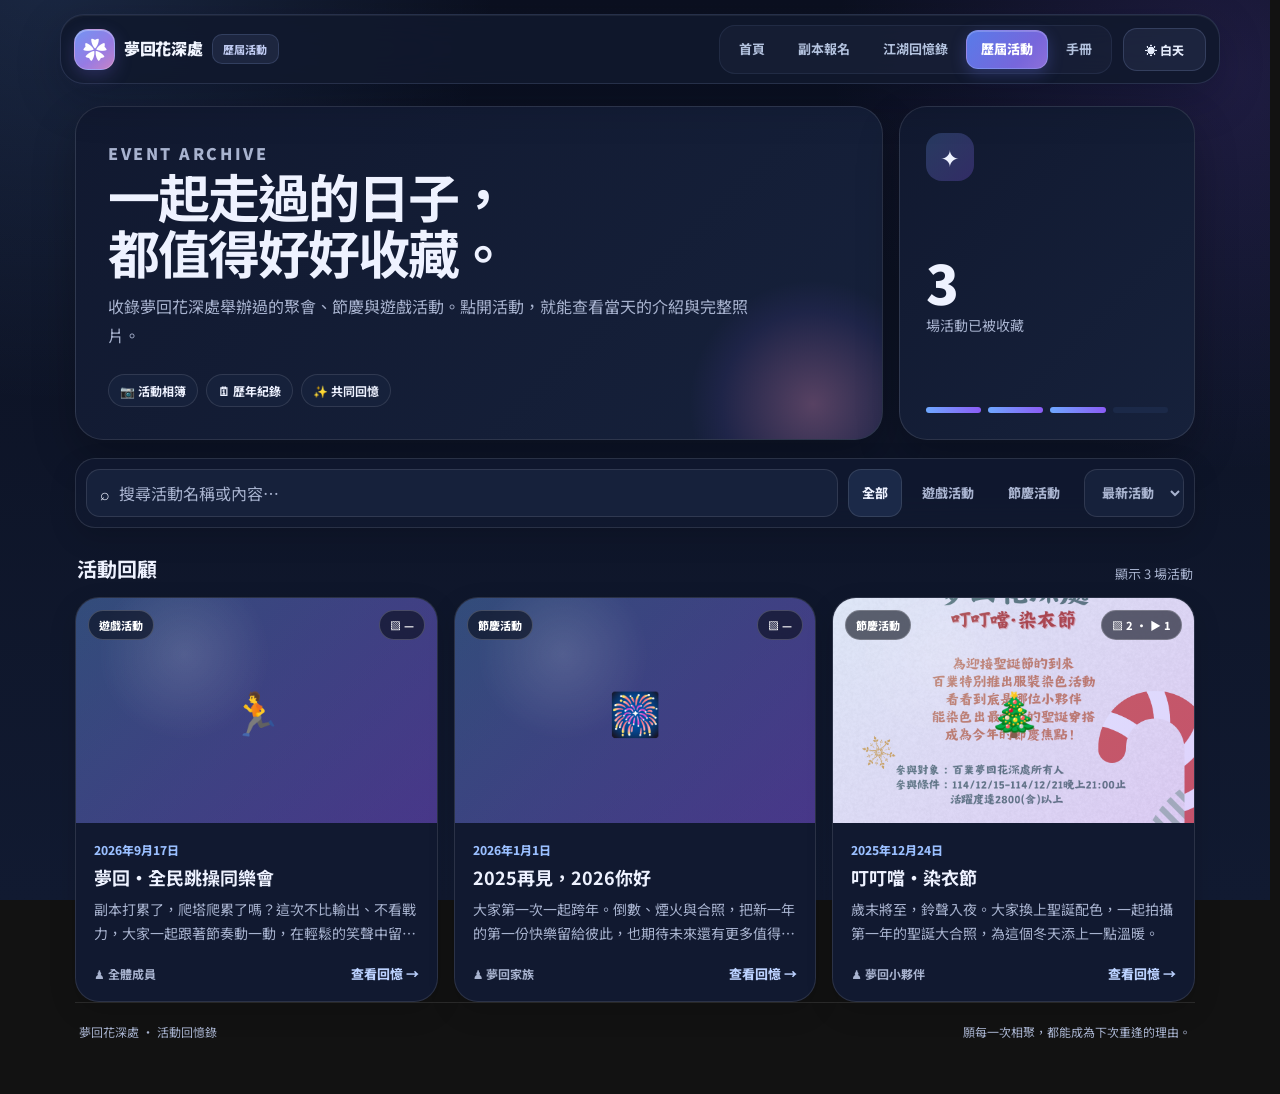
==== commit e2572727: "Update activities.html" ====
--- a/activities.html
+++ b/activities.html
@@ -39,6 +39,17 @@
     .detail-card-head{display:flex;gap:10px;align-items:center;padding:13px 15px;border-bottom:1px solid var(--line)}.detail-card-ico{flex:0 0 35px;display:grid;place-items:center;width:35px;height:35px;border-radius:11px;background:color-mix(in srgb,var(--accent) 12%,var(--surface));color:var(--accent);font-size:19px}.detail-card-head h4{margin:0;flex:1;min-width:0;font-size:15px;overflow-wrap:anywhere}.detail-kind{font-size:10px;color:var(--muted);font-weight:800}
     .detail-photo{position:relative;display:block;width:100%;padding:0;border:0;background:var(--surface-3);cursor:zoom-in}.detail-photo img{display:block;width:100%;height:auto;max-height:680px;object-fit:contain;margin:auto}.detail-photo:focus-visible{outline:3px solid var(--accent);outline-offset:-3px}.detail-zoom{position:absolute;bottom:12px;right:12px;padding:7px 10px;border-radius:99px;background:rgba(7,13,25,.75);color:white;font-weight:800;font-size:11px}
     .detail-note{margin:0;padding:12px 15px;color:var(--muted);font-size:13px;line-height:1.75}.detail-video{aspect-ratio:16/9;background:#090d18}.detail-video iframe{display:block;width:100%;height:100%;border:0}.detail-video-link{display:block;padding:12px 15px;color:var(--accent);font-size:12px;font-weight:800;text-align:right;text-decoration:none}.detail-video-link:hover{text-decoration:underline}.detail-invalid{padding:24px 16px;color:var(--muted);font-size:13px}.photo-grid .gallery-empty{grid-column:1/-1}
+    /* Section 03 photo gallery: top-left number pill, actual file/player name below. */
+    .photo-grid .photo-item{isolation:isolate;background:var(--surface-3);color:#fff;text-align:left}
+    .photo-grid .photo-item img{position:absolute;inset:0;width:100%;height:100%;object-fit:cover}
+    .photo-grid .photo-item::after{content:"";position:absolute;z-index:1;inset:40% 0 0;background:linear-gradient(180deg,transparent,rgba(4,9,22,.80));pointer-events:none}
+    .photo-grid .photo-item .photo-placeholder{display:none}
+    .gallery-photo-number{position:absolute;top:10px;left:10px;z-index:3;display:inline-flex;align-items:center;justify-content:center;min-width:27px;height:26px;padding:0 9px;border:1px solid rgba(255,255,255,.25);border-radius:999px;background:rgba(10,17,32,.73);backdrop-filter:blur(9px);-webkit-backdrop-filter:blur(9px);color:#fff;font-size:11px;font-weight:850;line-height:1}
+    .gallery-photo-name{position:absolute;z-index:3;bottom:0;left:0;right:0;padding:14px 12px 12px;color:#fff;font-size:13px;font-weight:800;line-height:1.45;text-shadow:0 1px 7px rgba(0,0,0,.6);white-space:nowrap;overflow:hidden;text-overflow:ellipsis}
+    .photo-failed{display:none;position:absolute;inset:0;align-items:center;justify-content:center;padding:14px;font-size:12px;color:var(--muted)}
+    .photo-grid .photo-item img.is-broken{display:none}
+    .photo-grid .photo-item img.is-broken+.photo-failed{display:flex}
+    @media(max-width:768px){.gallery-photo-number{top:8px;left:8px;min-width:25px;height:24px;font-size:10px}.gallery-photo-name{padding:12px 10px 10px;font-size:11px}}
     /* Section 03: video cards appear alongside folder-scanned photos. */
     .gallery-video-tile{position:relative;display:flex;flex-direction:column;justify-content:center;align-items:center;width:100%;aspect-ratio:4/3;overflow:hidden;padding:0;border:1px solid var(--line);border-radius:14px;background:linear-gradient(135deg,#182340,#0a1020);cursor:pointer;color:#fff;text-align:center}
     .gallery-video-tile img{position:absolute;inset:0;width:100%;height:100%;object-fit:cover;opacity:.76;transition:transform .25s,opacity .25s}
@@ -741,6 +752,8 @@
       featured：顯示在自動相簿上方的介紹、得獎圖片（按填寫順序）。
       works：作品，可填 YouTube 影片或圖片（按填寫順序）。
       galleryVideos：第 03 區「活動相簿」的手動影片清單；會和自動掃描照片一起顯示。
+      只放一部影片也可使用 {title:"玩家名", youtube:"影片網址"}；多部影片建議用 [{...},{...}]。
+      第 03 區自動識別圖片檔名（去掉副檔名）作為玩家名稱，左上角顯示編號。
       coverFile：選填，自訂活動封面路徑。
 
       在某個活動的 description 後增加，例如：
@@ -788,10 +801,12 @@
     image: "assets/events/christmas-2025/info/2.最終成績.png"
   }
 ],
-        galleryVideos:  {
-    title: "青葉",
-    youtube: "https://www.youtube.com/watch?v=FjukiFZV87A"
-  }
+        galleryVideos: [
+          {
+            title: "青葉",
+            youtube: "https://www.youtube.com/embed/FjukiFZV87A?si=9UbvaQqr5Z2mafeB"
+          }
+        ]
       }
     ].map(event=>({...event, cover:"", photos:[], photoStatus:event.folder?"loading":"ready"}));
 
@@ -853,7 +868,9 @@
     }
     function manualImages(event){return [...featureItems(event,"featured"),...featureItems(event,"works")].filter(item=>item.type==="image")}
     function galleryVideoItems(event){
-      return (Array.isArray(event.galleryVideos)?event.galleryVideos:[]).map((raw,index)=>{
+      // Accept one object/link or an array, so a single video is never silently skipped.
+      const entries=Array.isArray(event.galleryVideos)?event.galleryVideos:(event.galleryVideos?[event.galleryVideos]:[]);
+      return entries.map((raw,index)=>{
         const item=typeof raw==="string"?{youtube:raw}:raw;
         if(!item||typeof item!=="object")return null;
         const link=String(item.youtube||item.video||item.url||"").trim();
@@ -871,6 +888,12 @@
           thumbnail:item.thumbnail?photoRelativeUrl(item.thumbnail):youtube?`https://i.ytimg.com/vi/${youtube.id}/hqdefault.jpg`:""
         };
       }).filter(Boolean);
+    }
+    function photoDisplayName(src){
+      // GitHub file name (including Chinese and spaces) becomes the player's name.
+      let filename=String(src||"").split(/[?#]/)[0].split("/").pop()||"";
+      try{filename=decodeURIComponent(filename)}catch(_){}
+      return filename.replace(/\.[^.]+$/,"").trim()||"未命名玩家";
     }
     function photoCount(event){return event.photos.length+manualImages(event).length}
     function videoCount(event){return [...featureItems(event,"featured"),...featureItems(event,"works")].filter(item=>item.type==="youtube").length+galleryVideoItems(event).length}
@@ -965,10 +988,13 @@
       const featured=featureItems(event,"featured"),works=featureItems(event,"works");
       const manual=[...featured,...works].filter(item=>item.type==="image");
       activeGalleryVideos=galleryVideoItems(event);
-      lightboxPhotos=[...manual.map(item=>({src:photoRelativeUrl(item.url),caption:item.title})),...event.photos.map((src,index)=>({src,caption:`活動照片 ${index+1}`}))];
+      lightboxPhotos=[...manual.map(item=>({src:photoRelativeUrl(item.url),caption:item.title})),...event.photos.map(src=>({src,caption:photoDisplayName(src)}))];
       const offset=manual.length;
       const galleryVideosMarkup=activeGalleryVideos.map((item,index)=>`<button class="gallery-video-tile" type="button" data-gallery-video-index="${index}" aria-label="播放 ${escapeHtml(item.title)}">${item.thumbnail?`<img src="${escapeHtml(item.thumbnail)}" alt="" loading="lazy" onerror="this.style.display='none'">`:""}<span class="gallery-video-badge">${item.type==="youtube"?"YOUTUBE":"VIDEO"}</span><span class="gallery-video-play" aria-hidden="true">▶</span><span class="gallery-video-title">${escapeHtml(item.title)}</span></button>`).join("");
-      const galleryPhotosMarkup=event.photos.map((src,index)=>`<button class="photo-item" type="button" data-photo-index="${offset+index}" aria-label="查看第 ${index+1} 張照片"><span class="photo-placeholder">照片 ${index+1}</span><img src="${escapeHtml(src)}" alt="${escapeHtml(event.title)} 活動照片 ${index+1}" loading="lazy" onerror="this.style.display='none'"></button>`).join("");
+      const galleryPhotosMarkup=event.photos.map((src,index)=>{
+        const name=photoDisplayName(src);
+        return `<button class="photo-item" type="button" data-photo-index="${offset+index}" aria-label="查看 ${escapeHtml(name)} 的照片，第 ${index+1} 張"><img src="${escapeHtml(src)}" alt="${escapeHtml(name)}" loading="lazy" onerror="this.classList.add('is-broken')"><span class="photo-failed">圖片載入失敗</span><span class="gallery-photo-number" aria-hidden="true">${index+1}</span><span class="gallery-photo-name">${escapeHtml(name)}</span></button>`;
+      }).join("");
       const showGalleryMessage=!event.photos.length&&(event.photoStatus!=="ready"||!activeGalleryVideos.length);
       const galleryMessage=showGalleryMessage?`<div class="empty show gallery-empty"><strong>${event.photoStatus==="loading"?"照片讀取中":event.photoStatus==="error"?"相簿照片讀取失敗":"暫時沒有活動照片"}</strong><span>${event.photoStatus==="loading"?"正在掃描活動資料夾…":event.photoStatus==="error"?"無法取得 GitHub 照片清單，手動影片仍可使用。":"新增圖片至活動資料夾，或在 galleryVideos 填寫影片連結後將顯示。"}</span></div>`:"";
       const gallery=galleryVideosMarkup+galleryPhotosMarkup+galleryMessage;
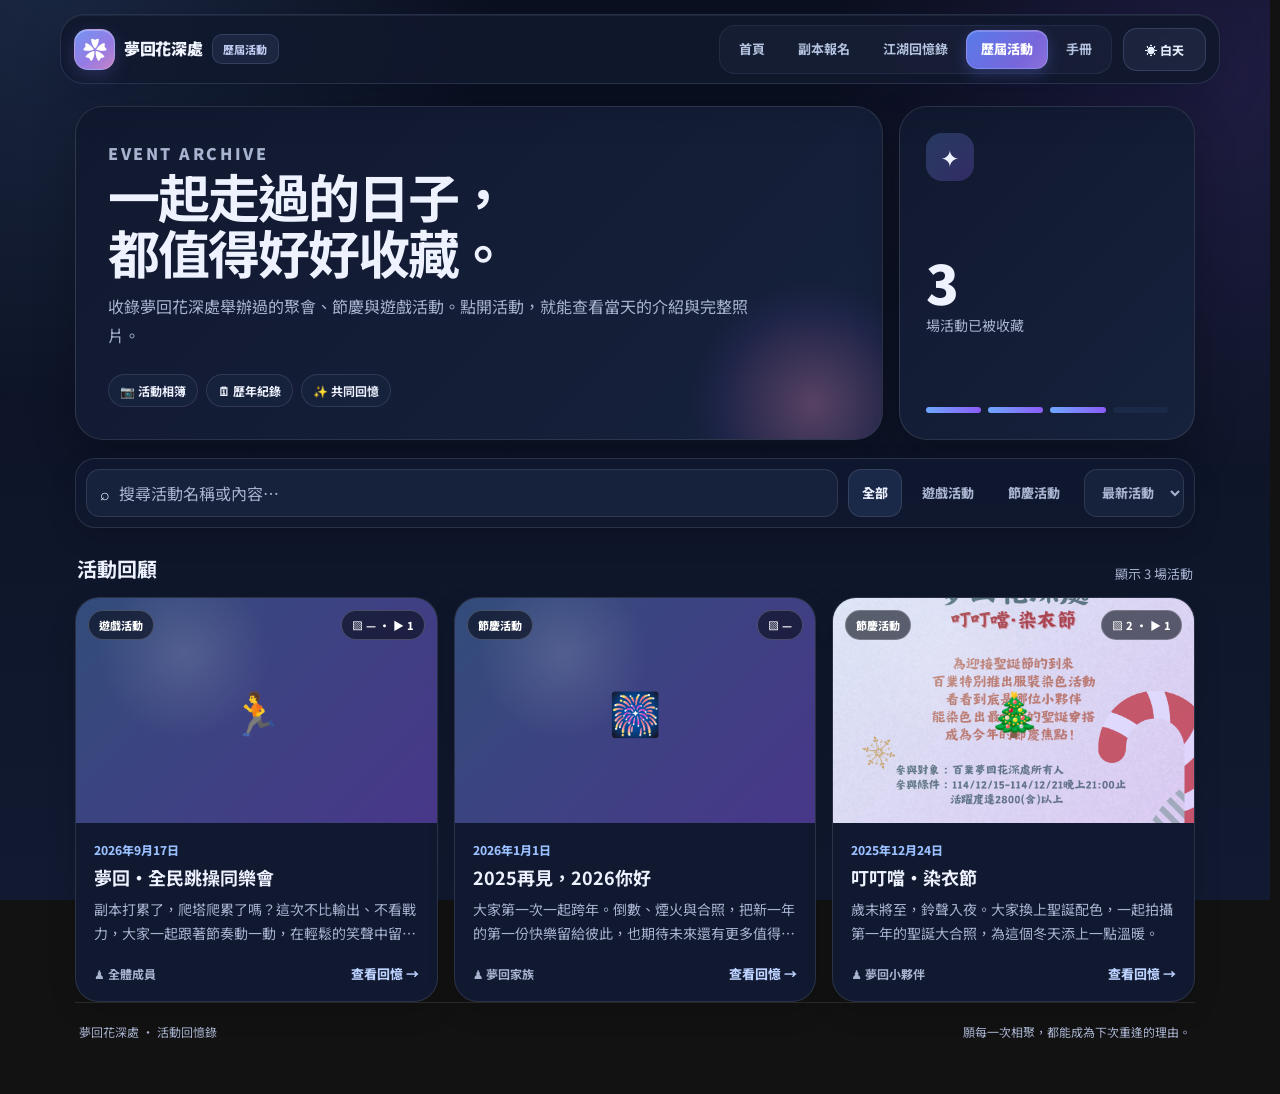
==== commit a006b54e: "Update activities.html" ====
--- a/activities.html
+++ b/activities.html
@@ -779,7 +779,10 @@
         id:"fitness-party-2026", title:"夢回・全民跳操同樂會", date:"2026-09-17", category:"遊戲活動",
         folder:"fitness-party", icon:"🏃", attendees:"全體成員",
         description:"副本打累了，爬塔爬累了嗎？這次不比輸出、不看戰力，大家一起跟著節奏動一動，在輕鬆的笑聲中留下新的回憶。",
-        galleryVideos: [] // 將這場活動的 YouTube / MP4 / WebM 連結放在這裡
+        galleryVideos: [ {
+            title: "跳操舞蹈",
+            youtube: "https://www.youtube.com/embed/WRh0Xwis4eE?si=rFaY9ubSjrztXUt5"
+          }] // 將這場活動的 YouTube / MP4 / WebM 連結放在這裡
       },
       {
         id:"new-year-2026", title:"2025再見，2026你好", date:"2026-01-01", category:"節慶活動",
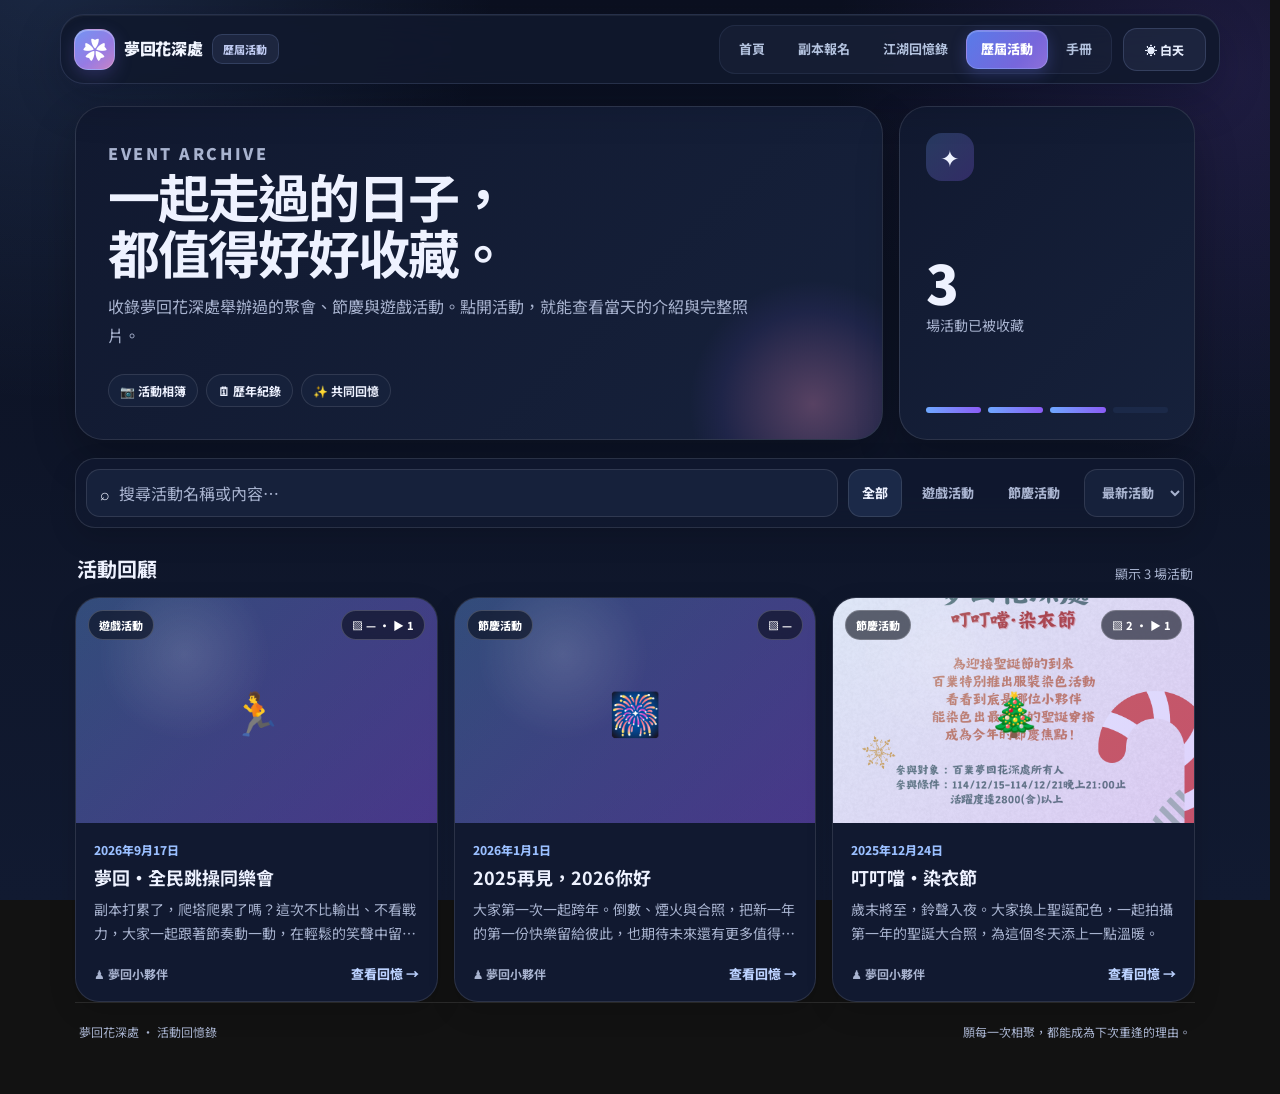
==== commit bdec1af5: "Update activities.html" ====
--- a/activities.html
+++ b/activities.html
@@ -777,7 +777,7 @@
     const EVENTS = [
       {
         id:"fitness-party-2026", title:"夢回・全民跳操同樂會", date:"2026-09-17", category:"遊戲活動",
-        folder:"fitness-party", icon:"🏃", attendees:"全體成員",
+        folder:"fitness-party", icon:"🏃", attendees:"夢回小夥伴",
         description:"副本打累了，爬塔爬累了嗎？這次不比輸出、不看戰力，大家一起跟著節奏動一動，在輕鬆的笑聲中留下新的回憶。",
         galleryVideos: [ {
             title: "跳操舞蹈",
@@ -786,7 +786,7 @@
       },
       {
         id:"new-year-2026", title:"2025再見，2026你好", date:"2026-01-01", category:"節慶活動",
-        folder:"new-year-2026", icon:"🎆", attendees:"夢回家族",
+        folder:"new-year-2026", icon:"🎆", attendees:"夢回小夥伴",
         description:"大家第一次一起跨年。倒數、煙火與合照，把新一年的第一份快樂留給彼此，也期待未來還有更多值得紀念的夜晚。",
         galleryVideos: []
       },
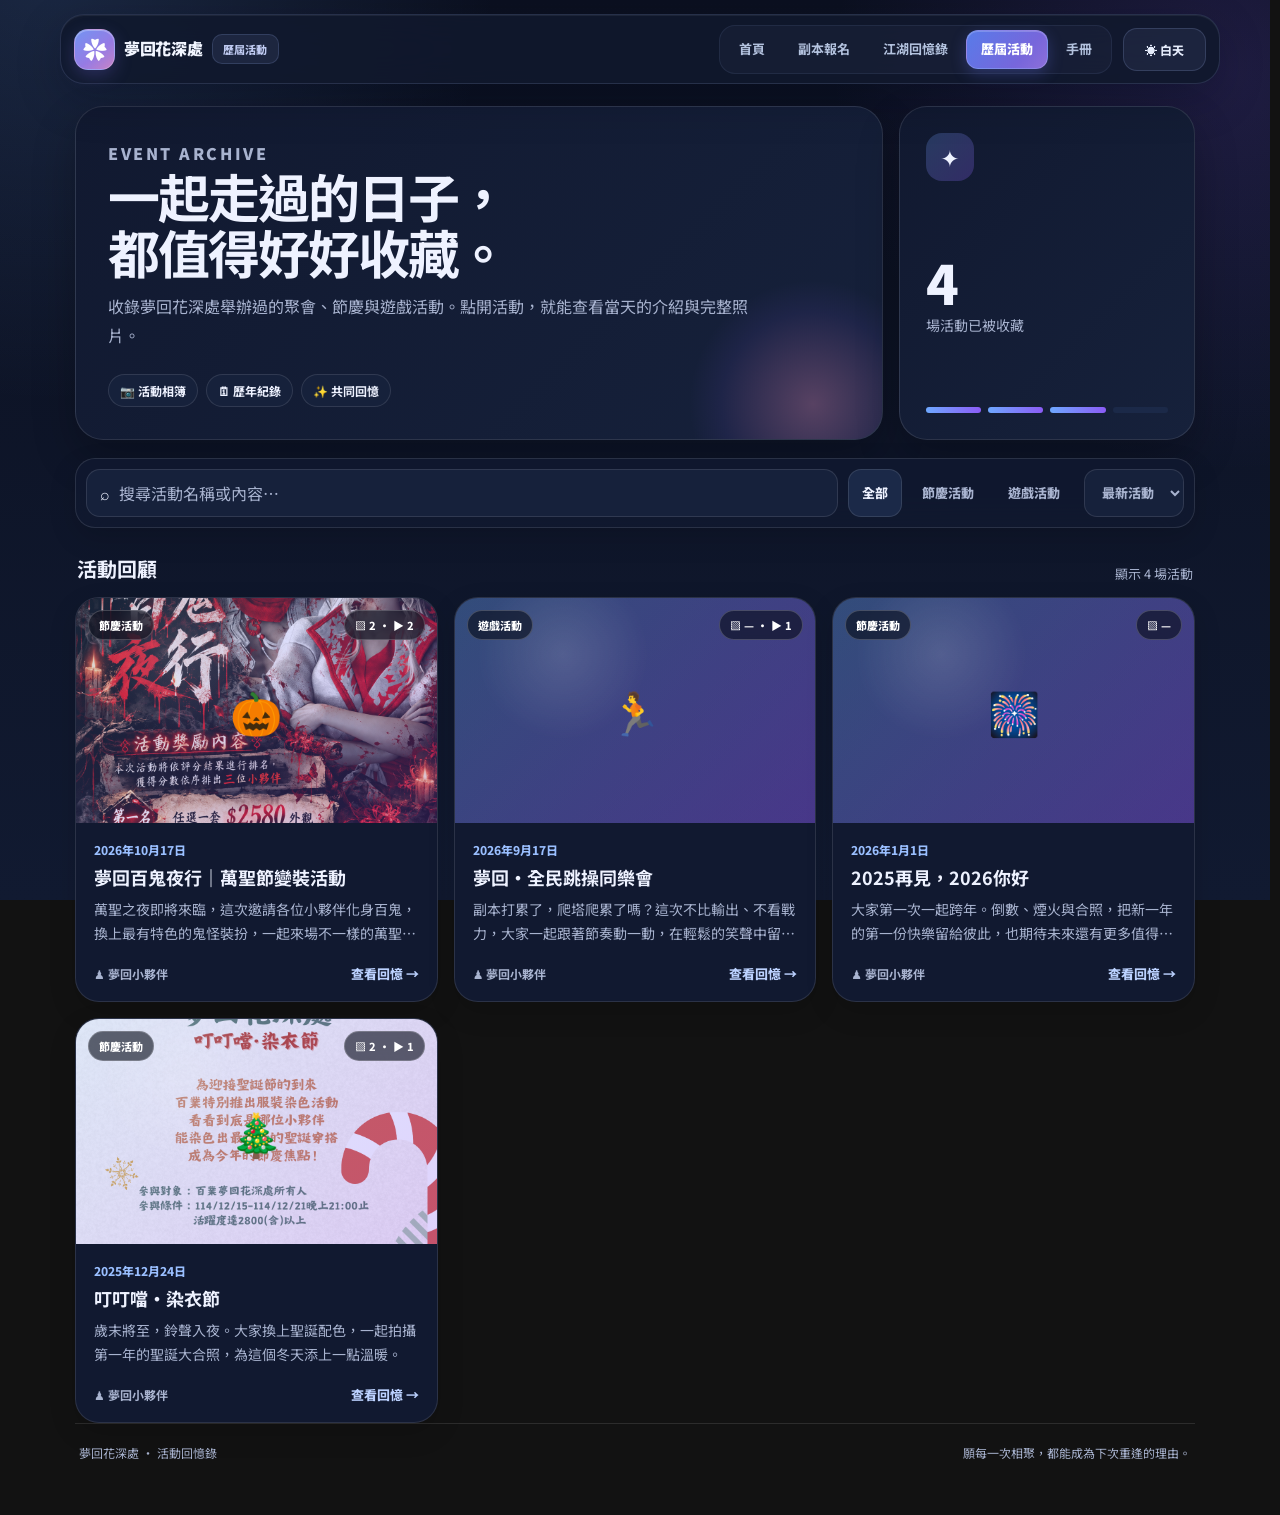
==== commit 11b87bd4: "Update activities.html" ====
--- a/activities.html
+++ b/activities.html
@@ -775,9 +775,34 @@
       // 示範不會自動顯示；須換成自己實際存在的檔案或 YouTube 連結。
     */
     const EVENTS = [
+     {
+        id:"halloween-2026", title:"夢回百鬼夜行｜萬聖節變裝活動", date:"2026-10-17", category:"節慶活動",
+        folder:"halloween-2026", icon:"🎃", attendees:"夢回小夥伴",
+        description:"萬聖之夜即將來臨，這次邀請各位小夥伴化身百鬼，換上最有特色的鬼怪裝扮，一起來場不一樣的萬聖節盛宴。不論是陰森詭異的幽魂、神祕妖豔的鬼魅，還是令人毛骨悚然的妖怪，只要符合萬聖節主題，都歡迎參加！",
+        featured: [
+  {
+    title: "活動介紹",
+    image: "assets/events/halloween-2026/info/1.活動公告.png"
+  },
+  {
+    title: "獲獎公告",
+    image: "assets/events/halloween-2026/info/2.獲獎公告.png"
+  }
+],
+        galleryVideos: [
+          {
+            title: "青葉",
+            youtube: "https://www.youtube.com/embed/rjEfMCVcXec?si=RP5XkbdmJFXQuzW8"
+          },
+                  {
+            title: "微雨問海棠",
+            youtube: "https://www.youtube.com/embed/zf0r9VVwqXQ?si=aolx5b_gwX8kSoaK"
+          }
+       ]
+    },
       {
         id:"fitness-party-2026", title:"夢回・全民跳操同樂會", date:"2026-09-17", category:"遊戲活動",
-        folder:"fitness-party", icon:"🏃", attendees:"夢回小夥伴",
+        folder:"fitness-party-2026", icon:"🏃", attendees:"夢回小夥伴",
         description:"副本打累了，爬塔爬累了嗎？這次不比輸出、不看戰力，大家一起跟著節奏動一動，在輕鬆的笑聲中留下新的回憶。",
         galleryVideos: [ {
             title: "跳操舞蹈",
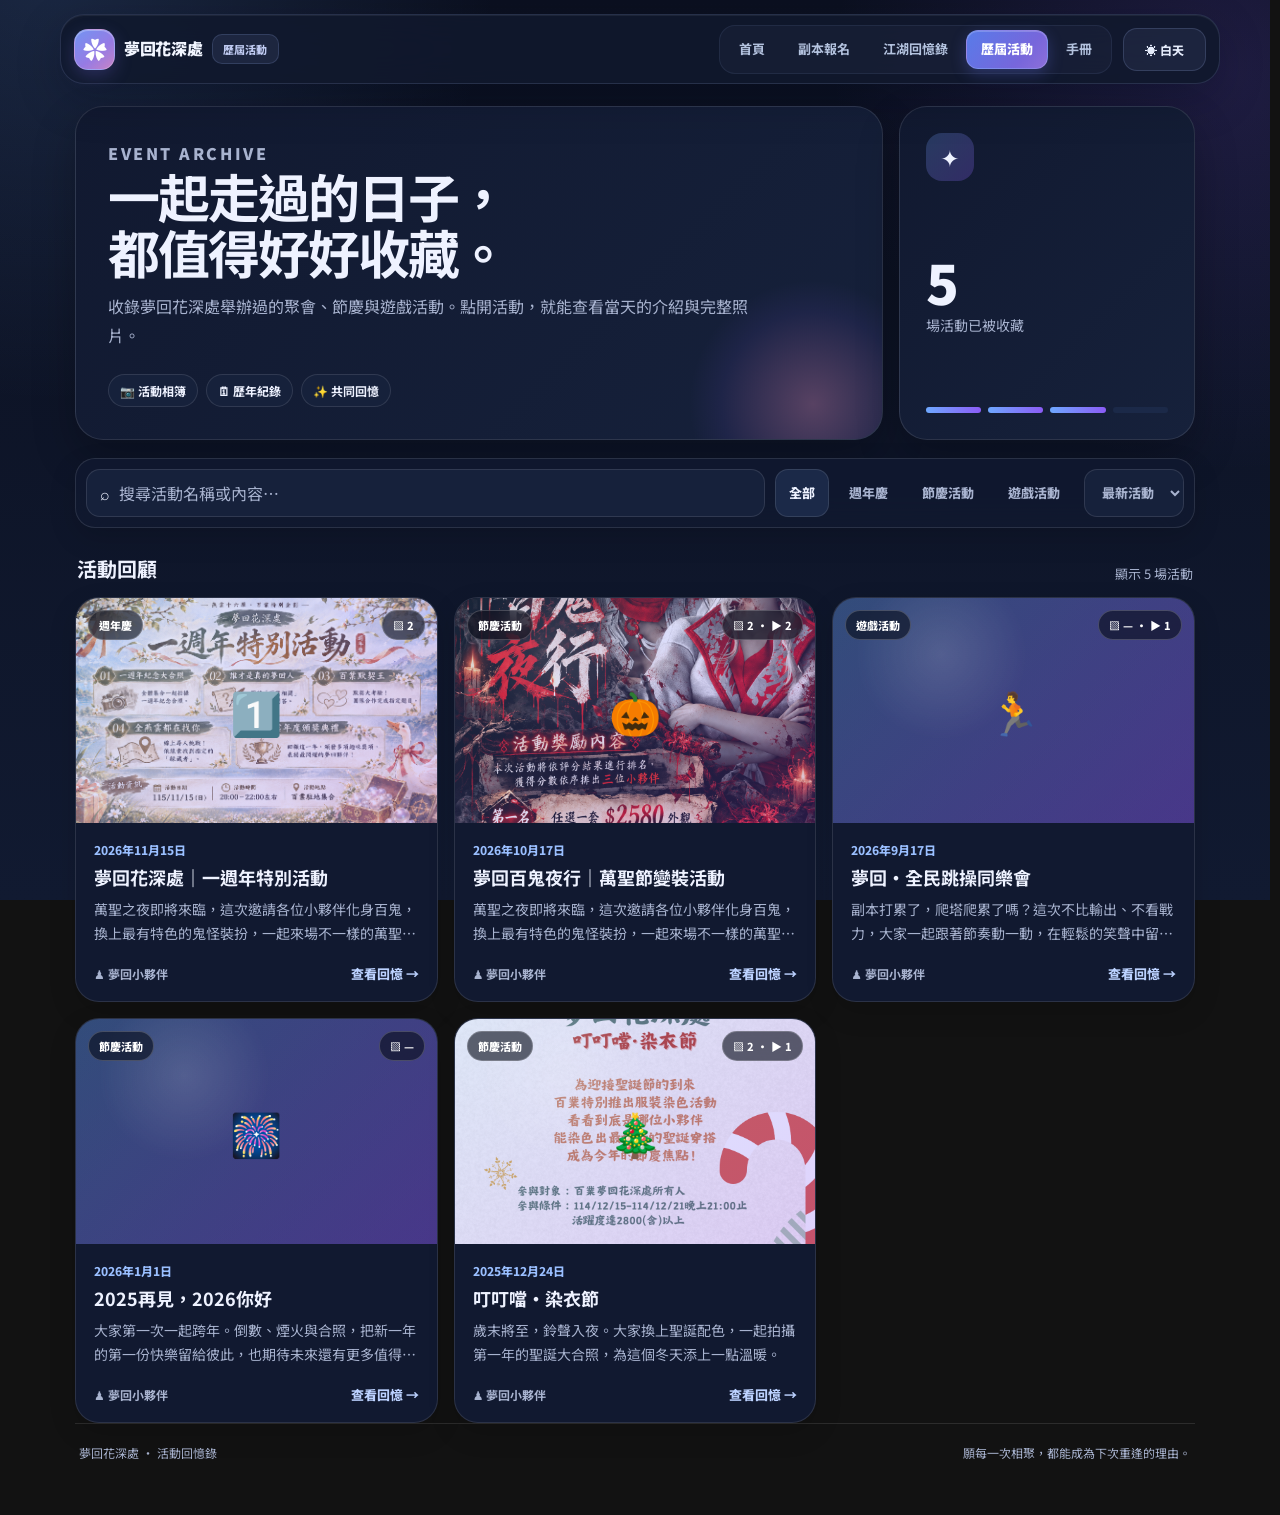
==== commit 576f4290: "Update activities.html" ====
--- a/activities.html
+++ b/activities.html
@@ -775,6 +775,21 @@
       // 示範不會自動顯示；須換成自己實際存在的檔案或 YouTube 連結。
     */
     const EVENTS = [
+     {
+        id:"anniversary-2026", title:"夢回花深處｜一週年特別活動", date:"2026-11-15", category:"週年慶",
+        folder:"anniversary-2026", icon:"1️⃣", attendees:"夢回小夥伴",
+        description:"萬聖之夜即將來臨，這次邀請各位小夥伴化身百鬼，換上最有特色的鬼怪裝扮，一起來場不一樣的萬聖節盛宴。不論是陰森詭異的幽魂、神祕妖豔的鬼魅，還是令人毛骨悚然的妖怪，只要符合萬聖節主題，都歡迎參加！",
+        featured: [
+  {
+    title: "活動介紹",
+    image: "assets/events/anniversary-2026/info/1.活動介紹.png"
+  },
+  {
+    title: "獲獎公告",
+    image: "assets/events/anniversary-2026/info/2.獲獎公告.png"
+  }
+]
+     },          
      {
         id:"halloween-2026", title:"夢回百鬼夜行｜萬聖節變裝活動", date:"2026-10-17", category:"節慶活動",
         folder:"halloween-2026", icon:"🎃", attendees:"夢回小夥伴",
